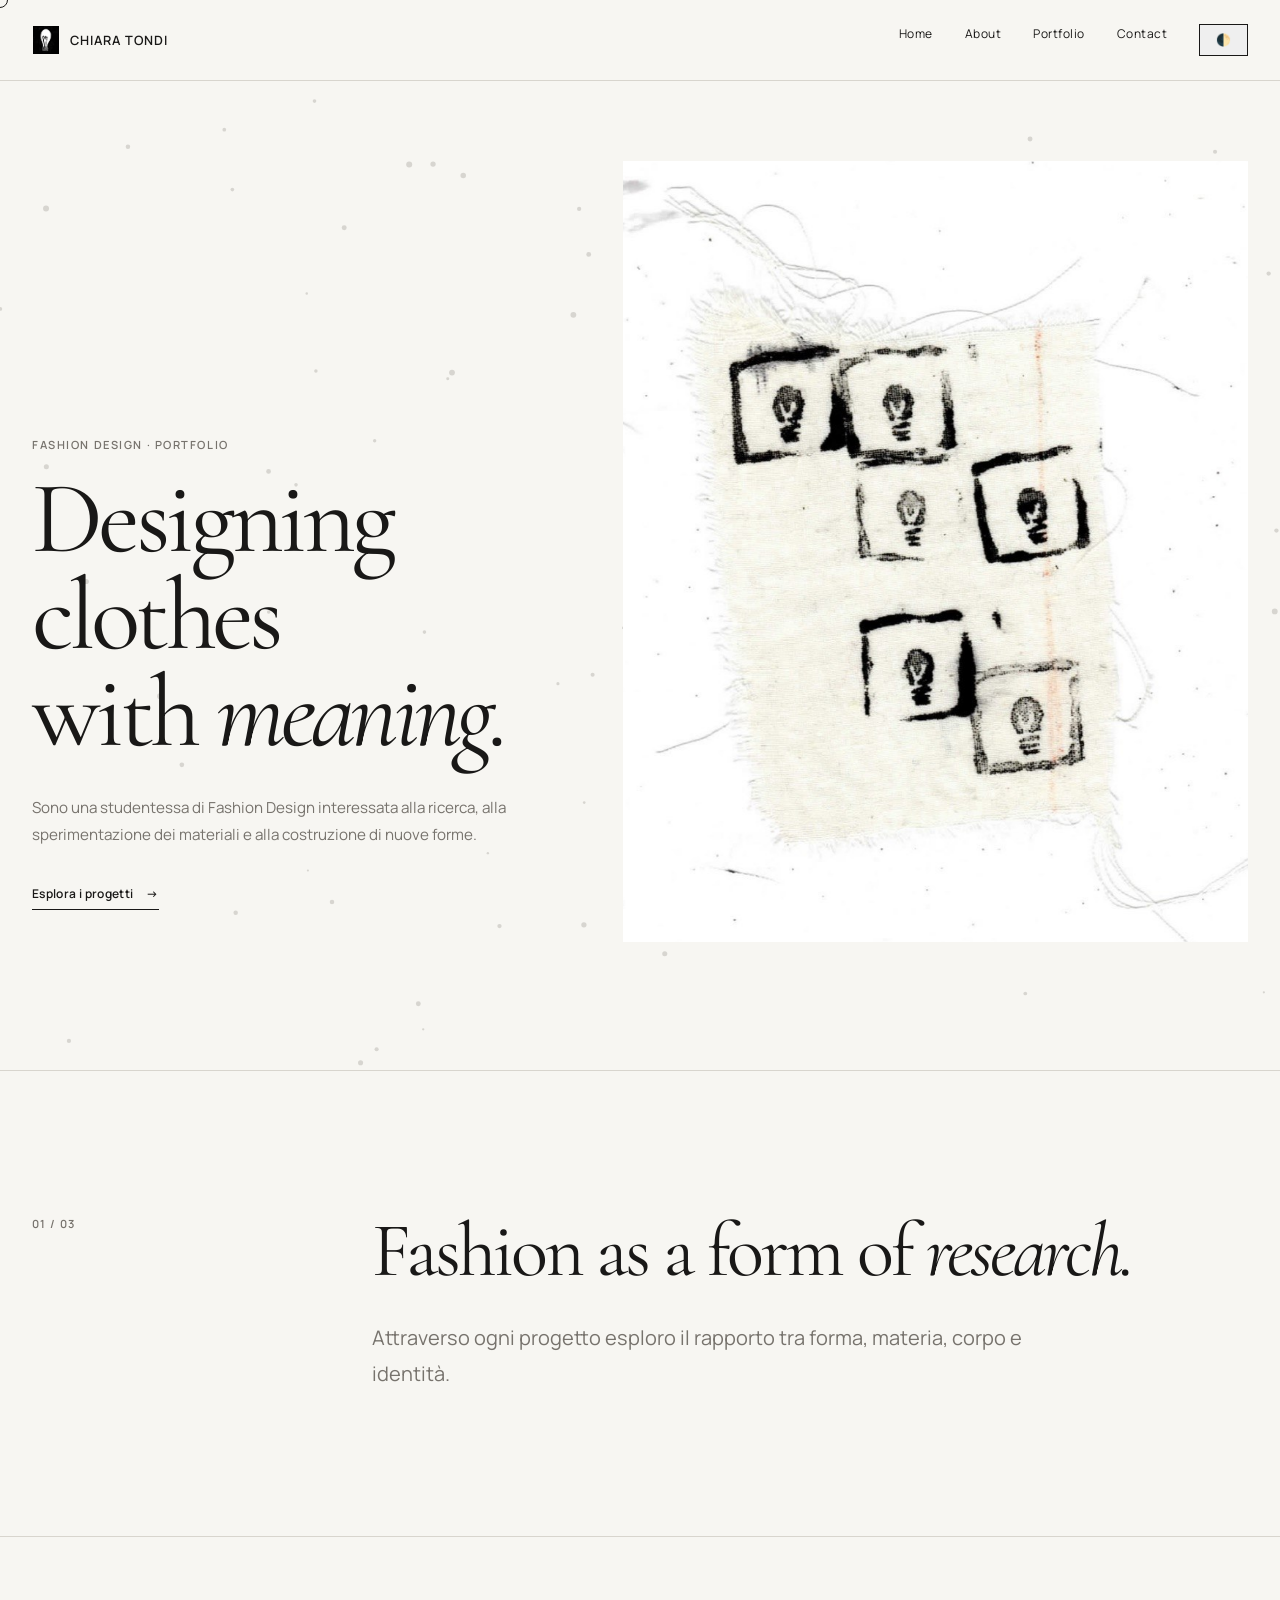
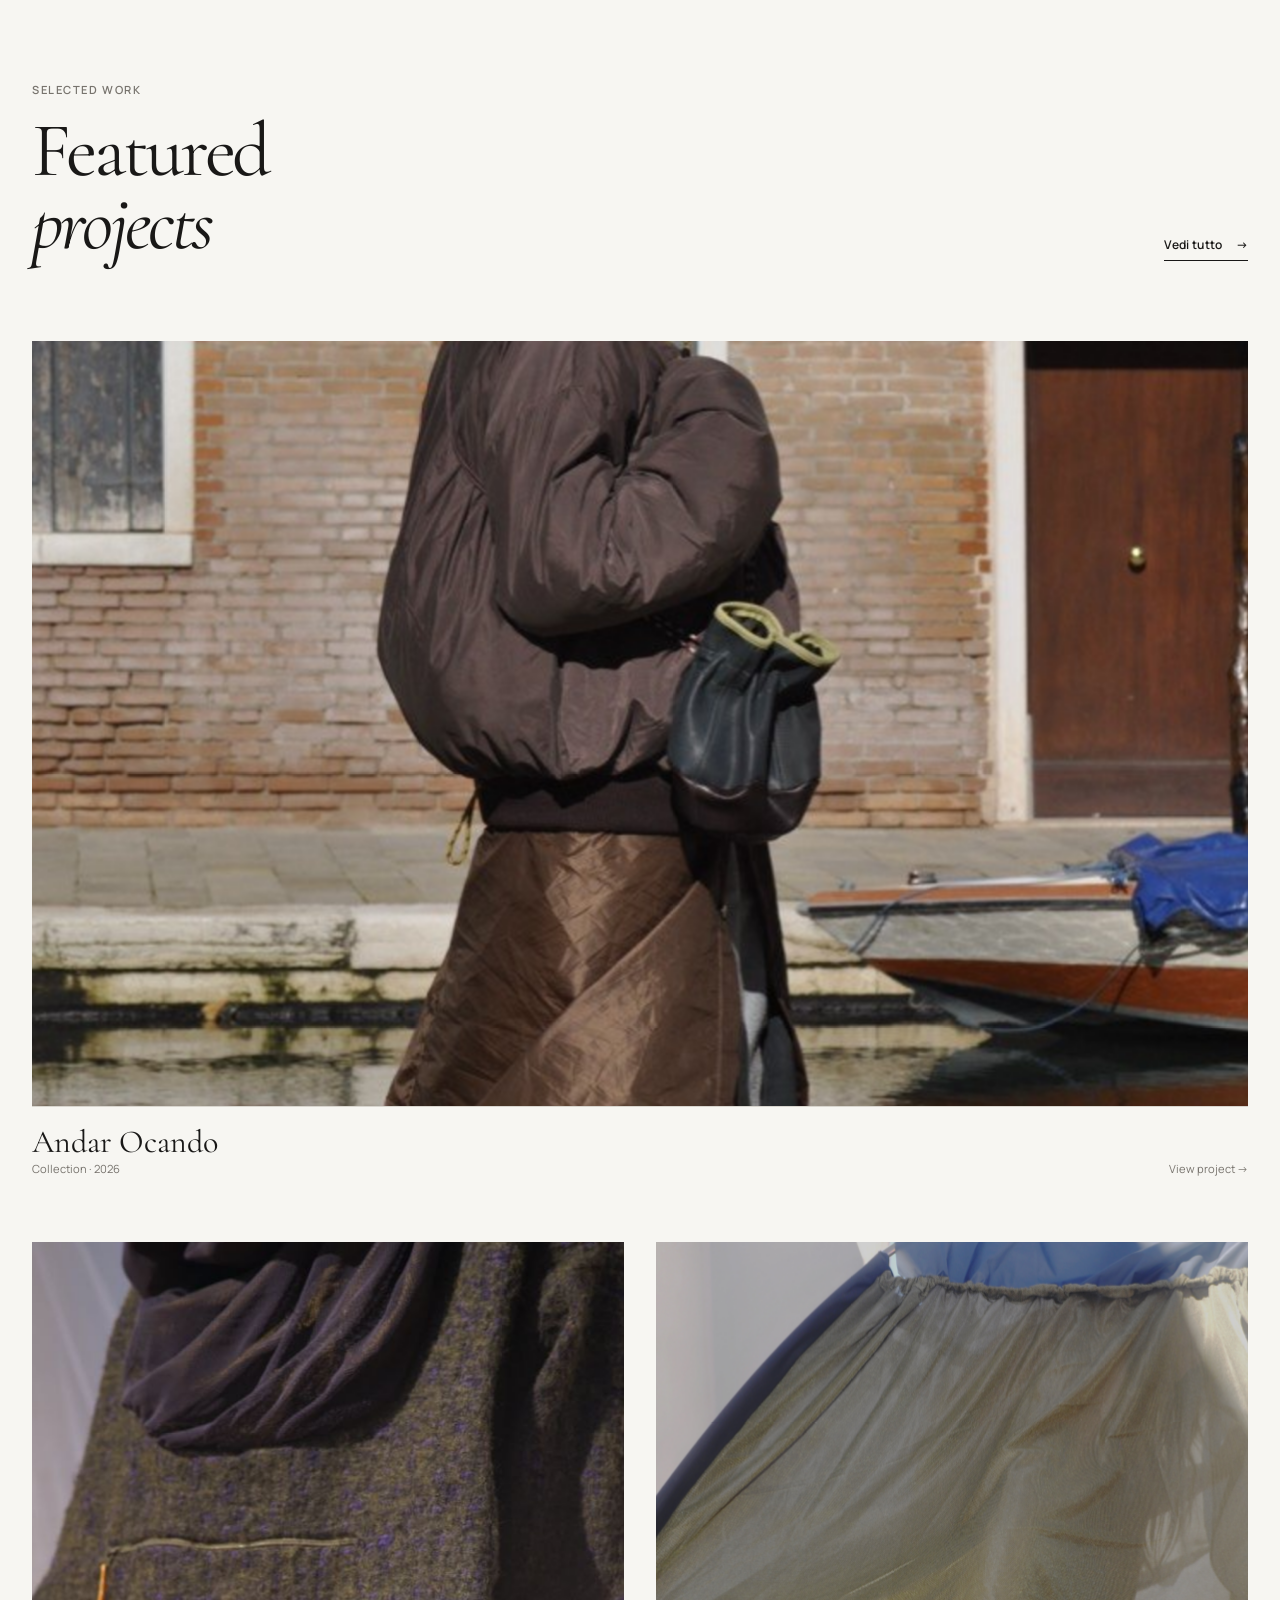
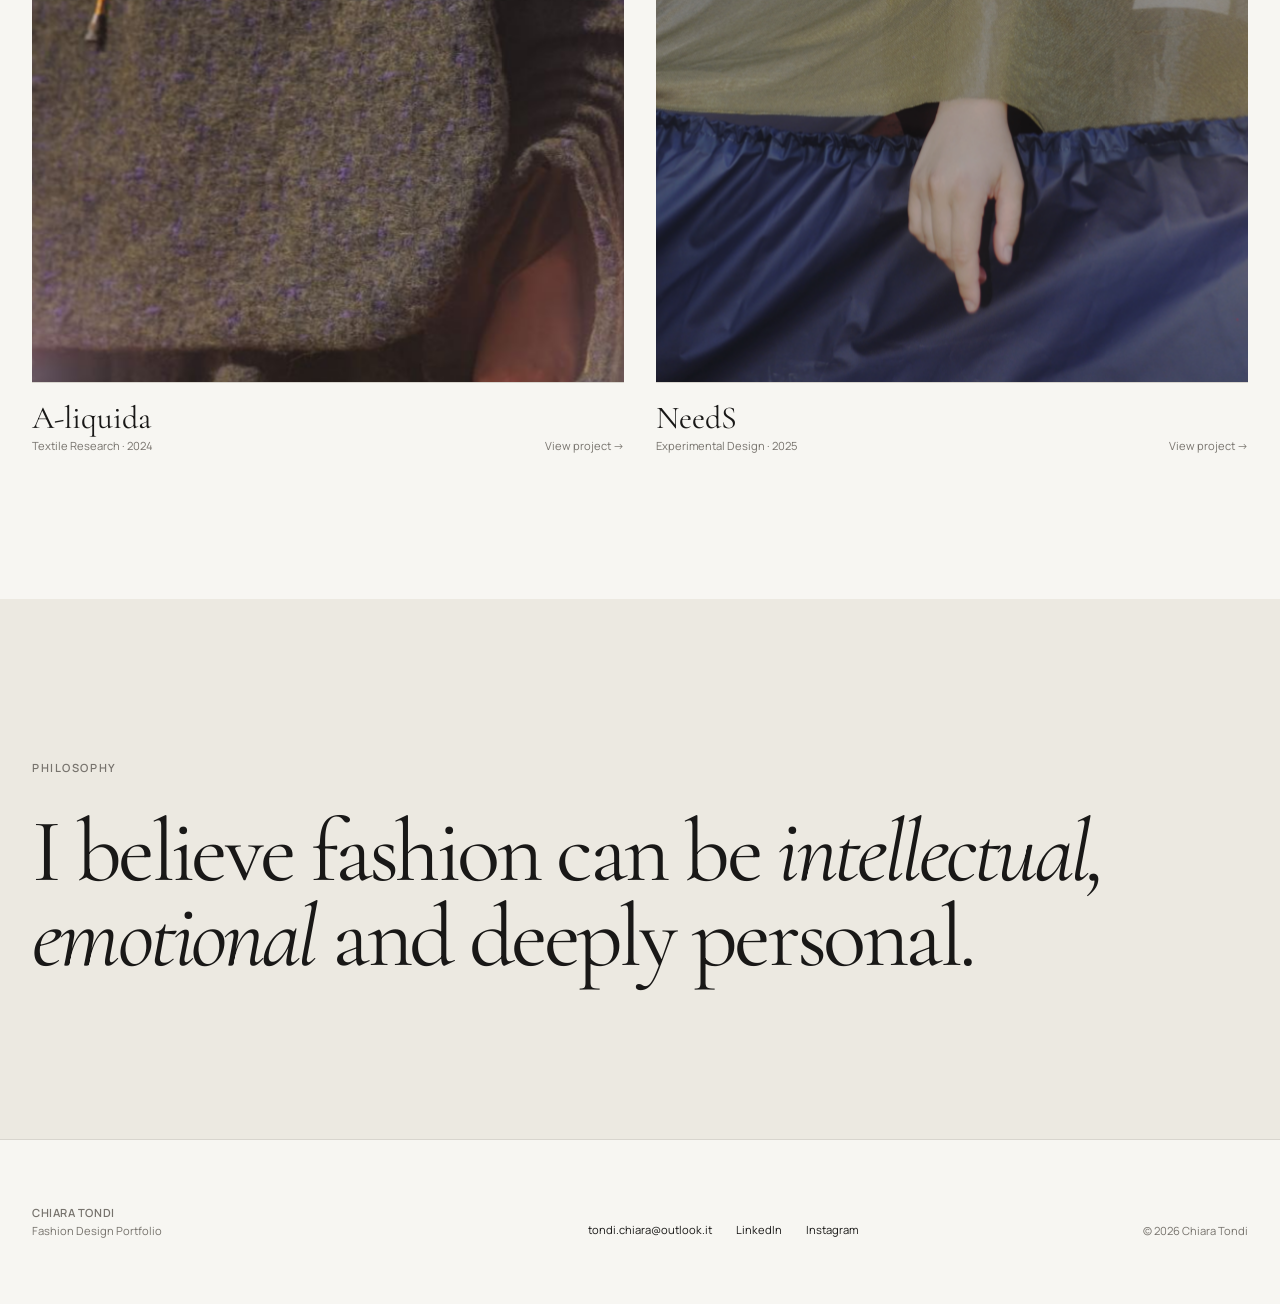
==== index.html @ ec625b7d "Primo commit: struttura base del portfolio e animazioni" ====
<!DOCTYPE html>
<html lang="it">
<head>
    <meta charset="UTF-8">

    <meta
        name="viewport"
        content="width=device-width, initial-scale=1.0"
    >

    <meta
        name="description"
        content="Portfolio di fashion design di Chiara Tondi."
    >

    <title>Chiara Tondi — Fashion Designer</title>

    <!-- Google Fonts -->
    <link
        rel="preconnect"
        href="https://fonts.googleapis.com"
    >

    <link
        rel="preconnect"
        href="https://fonts.gstatic.com"
        crossorigin
    >

    <link
        href="https://fonts.googleapis.com/css2?family=Cormorant+Garamond:wght@400;500;600&family=Manrope:wght@400;500;600&display=swap"
        rel="stylesheet"
    >

    <!-- Il nostro CSS -->
    <link rel="stylesheet" href="css/style.css">
</head>

<body>
    <div class="custom-cursor"></div>

    <header class="site-header">

        <div class="container nav-wrapper">

            <a class="logo" href="index.html">
    <img src="images/logo.jpg" alt="Chiara Tondi">
    CHIARA TONDI
</a>

            <nav aria-label="Navigazione principale">
                <a href="index.html">Home</a>
                <a href="about.html">About</a>
                <a href="portfolio.html">Portfolio</a>
                <a href="contact.html">Contact</a>

                <button id="theme-toggle" class="button" style="margin-top: 0; padding: 0.5rem 1rem;">🌓</button>
            </nav>

        </div>

    </header>


    <main>

        <section class="hero">
            <canvas id="hero-canvas"></canvas>

            <div class="container hero-grid">

                <div class="hero-text">

                    <p class="eyebrow">
                        Fashion Design · Portfolio
                    </p>

                    <h1>
                        Designing clothes<br>
                        with <em>meaning.</em>
                    </h1>

                    <p class="hero-description">
                        Sono una studentessa di Fashion Design
                        interessata alla ricerca, alla sperimentazione
                        dei materiali e alla costruzione di nuove forme.
                    </p>

                    <a class="text-link" href="portfolio.html">
                        Esplora i progetti
                        <span>→</span>
                    </a>

                </div>


                <div class="hero-image">

                    <img
                        src="images/hero.jpg"
                        alt="Look di moda realizzato da Chiara Tondi"
                    >

                </div>

            </div>

        </section>


        <section class="intro-section">

            <div class="container intro-grid">

                <p class="section-number">
                    01 / 03
                </p>

                <div>

                    <h2>
                        Fashion as a form
                        of <em>research.</em>
                    </h2>

                    <p class="large-text">
                        Attraverso ogni progetto esploro il rapporto
                        tra forma, materia, corpo e identità.
                    </p>

                </div>

            </div>

        </section>


        <section class="featured-projects">

            <div class="container">

                <div class="section-heading">

                    <div>
                        <p class="eyebrow">Selected work</p>

                        <h2>
                            Featured<br>
                            <em>projects</em>
                        </h2>
                    </div>

                    <a class="text-link" href="portfolio.html">
                        Vedi tutto
                        <span>→</span>
                    </a>

                </div>


                <div class="project-grid">

                    <a
                        class="project-card project-card-large"
                        href="project-01.html"
                    >

                        <div class="project-image">

                            <img
                                src="images/progetto-1/project-01-cover.jpg"
                                alt="Collezione Andar Ocando"
                            >

                        </div>

                        <div class="project-info">

                            <div>
                                <h3>Andar Ocando</h3>
                                <p>Collection · 2026</p>
                            </div>

                            <span>View project →</span>

                        </div>

                    </a>


                    <a
                        class="project-card"
                        href="project-02.html"
                    >

                        <div class="project-image">

                            <img
                                src="images/progetto-2/project-02-cover.jpg"
                                alt="Progetto A-liquida"
                            >

                        </div>

                        <div class="project-info">

                            <div>
                                <h3>A-liquida</h3>
                                <p>Textile Research · 2024</p>
                            </div>

                            <span>View project →</span>

                        </div>

                    </a>


                    <a
                        class="project-card"
                        href="project-03.html"
                    >

                        <div class="project-image">

                            <img
                                src="images/progetto-3/project-03-cover.jpg"
                                alt="Progetto NeedS"
                            >

                        </div>

                        <div class="project-info">

                            <div>
                                <h3>NeedS</h3>
                                <p>Experimental Design · 2025</p>
                            </div>

                            <span>View project →</span>

                        </div>

                    </a>

                </div>

            </div>

        </section>


        <section class="statement-section">

            <div class="container">

                <p class="eyebrow">
                    Philosophy
                </p>

                <h2 class="statement">
                    I believe fashion can be
                    <em>intellectual, emotional</em>
                    and deeply personal.
                </h2>

            </div>

        </section>

    </main>


    <footer class="site-footer">

        <div class="container footer-grid">

            <div>
                <p class="footer-name">
                    CHIARA TONDI
                </p>

                <p>
                    Fashion Design Portfolio
                </p>
            </div>

            <div class="footer-links">
                <a href="mailto:tondi.chiara@outlook.it">
                    tondi.chiara@outlook.it
                </a>

                <a
                    href="https://www.linkedin.com/in/chiara-tondi-323119333/"
                    target="_blank"
                    rel="noopener noreferrer"
                >
                    LinkedIn
                </a>

                <a
                    href="https://www.instagram.com/tndchr/"
                    target="_blank"
                    rel="noopener noreferrer"
                >
                    Instagram
                </a>
            </div>

            <p class="copyright">
                © 2026 Chiara Tondi
            </p>

        </div>

    </footer>

<script src="js/navbar.js"></script>
<script src="js/carousel.js"></script>
<script src="js/animations.js"></script>
<script src="js/darkmode.js"></script>

</body>
</html>
---- css/style.css ----
/* ========================================
   1. RESET
======================================== */

* {
    margin: 0;
    padding: 0;
    box-sizing: border-box;
}

html {
    scroll-behavior: smooth;
}

body {
    font-family: "Manrope", sans-serif;
    background: var(--background); /* Prima era #f7f6f2 */
    color:var(--text);            /* Prima era #191817 */
    line-height: 1.6;
}

img {
    display: block;
    width: 100%;
}

a {
    color: inherit;
    text-decoration: none;
}

button,
a {
    -webkit-tap-highlight-color: transparent;
}


/* ========================================
   2. VARIABLES
======================================== */

:root {
    --background: #f7f6f2;
    --text: #191817;
    --muted: #77736d;
    --border: #d8d5ce;
    --white: #ffffff;

    --serif: "Cormorant Garamond", Georgia, serif;
    --sans: "Manrope", Arial, sans-serif;

    --max-width: 1400px;

    --space-xs: 0.5rem;
    --space-sm: 1rem;
    --space-md: 2rem;
    --space-lg: 5rem;
    --space-xl: 9rem;
}


/* ========================================
   3. GLOBAL
======================================== */

body {
    overflow-x: hidden;
}

.container {
    width: min(
        calc(100% - 4rem),
        var(--max-width)
    );

    margin-inline: auto;
}

::selection {
    background: #191817;
    color: #f7f6f2;
}


/* ========================================
   4. TYPOGRAPHY
======================================== */

h1,
h2,
h3 {
    font-family: var(--serif);
    font-weight: 400;
    line-height: 0.95;
}

h1 {
    font-size: clamp(
        4rem,
        8vw,
        9rem
    );

    letter-spacing: -0.045em;
}

h2 {
    font-size: clamp(
        3rem,
        6vw,
        6rem
    );

    letter-spacing: -0.04em;
}

h3 {
    font-size: 2rem;
}

em {
    font-style: italic;
}

.eyebrow {
    font-family: var(--sans);
    font-size: 0.7rem;
    font-weight: 600;
    letter-spacing: 0.14em;
    text-transform: uppercase;
    color: var(--muted);
}

.section-number {
    font-family: var(--sans);
    font-size: 0.7rem;
    font-weight: 600;
    letter-spacing: 0.12em;
    color: var(--muted);
}


/* ========================================
   5. HEADER
======================================== */

.site-header {
    position: sticky;
    top: 0;
    z-index: 1000;

    padding: 1.5rem 0;

    border-bottom: 1px solid var(--border);

    background: var(--background);

    transform: translateY(0);

    transition:
        transform 0.35s ease;
}

.site-header.header-hidden {
    transform: translateY(-100%);
}

.nav-wrapper {
    display: flex;
    justify-content: space-between;
    align-items: center;
    gap: 2rem;
}

.logo {
    display: flex;
    align-items: center;
    gap: 10px;

    font-family: var(--sans);
    font-size: 0.8rem;
    font-weight: 600;
    letter-spacing: 0.08em;
}

.logo img {
    width: 28px;
    height: 28px;
    object-fit: contain;
}

nav {
    display: flex;
    gap: 2rem;
}

nav a {
    position: relative;

    font-size: 0.75rem;
    letter-spacing: 0.04em;

    transition:
        opacity 0.25s ease;
}

nav a:hover {
    opacity: 0.55;
}

nav a.active::after {
    content: "";

    position: absolute;

    bottom: -0.45rem;
    left: 0;

    width: 100%;
    height: 1px;

    background: var(--text);
}


/* ========================================
   6. HERO
======================================== */

.hero {
    padding: 5rem 0 8rem;
}

.hero-grid {
    display: grid;

    grid-template-columns:
        minmax(0, 0.9fr)
        minmax(0, 1.1fr);

    align-items: end;

    gap: 5rem;
}

.hero-text {
    padding-bottom: 2rem;
}

.hero-text h1 {
    margin: 1rem 0 2rem;
}

.hero-description {
    width: min(100%, 31rem);

    color: var(--muted);

    font-size: 0.95rem;
    line-height: 1.8;

    margin-bottom: 2rem;
}

.hero-image {
    aspect-ratio: 4 / 5;
    overflow: hidden;
}

.hero-image img {
    width: 100%;
    height: 100%;

    object-fit: cover;

    transition:
        transform 0.8s cubic-bezier(0.2, 0.7, 0.2, 1);
}

.hero-image:hover img {
    transform: scale(1.025);
}


/* ========================================
   7. LINKS
======================================== */

.text-link {
    display: inline-flex;
    align-items: center;

    gap: 0.8rem;

    font-size: 0.75rem;
    font-weight: 600;
    letter-spacing: 0.03em;

    border-bottom: 1px solid var(--text);

    padding-bottom: 0.35rem;

    transition:
        gap 0.25s ease,
        opacity 0.25s ease;
}

.text-link:hover {
    gap: 1.2rem;
    opacity: 0.65;
}

.button {
    display: inline-block;

    margin-top: 2rem;

    padding: 0.9rem 1.5rem;

    border: 1px solid var(--text);

    font-size: 0.75rem;
    font-weight: 600;

    transition:
        background 0.25s ease,
        color 0.25s ease;
}

.button:hover {
    background: var(--text);
    color: var(--background);
}


/* ========================================
   8. INTRO
======================================== */

.intro-section {
    padding: 9rem 0;

    border-top: 1px solid var(--border);
    border-bottom: 1px solid var(--border);
}

.intro-grid {
    display: grid;

    grid-template-columns:
        0.25fr
        0.75fr;

    gap: 3rem;
}

.intro-grid h2 {
    max-width: 50rem;
    margin-bottom: 2rem;
}

.large-text {
    max-width: 42rem;

    font-size: 1.25rem;
    line-height: 1.8;

    color: var(--muted);
}


/* ========================================
   9. FEATURED PROJECTS
======================================== */

.featured-projects {
    padding: 9rem 0;
}

.section-heading {
    display: flex;
    justify-content: space-between;
    align-items: end;

    margin-bottom: 5rem;
}

.section-heading h2 {
    margin-top: 1rem;
}

.project-grid {
    display: grid;

    grid-template-columns:
        repeat(2, minmax(0, 1fr));

    gap: 4rem 2rem;
}

.project-card-large {
    grid-column: 1 / -1;
}

.project-image, 
.portfolio-image {
    overflow: hidden;
    background: #dedbd4;
    position: relative;
    /* Assicura che il contenitore si centri nella sua colonna */
    margin: 0 auto; 
}

/* Regola le proporzioni e la dimensione intermedia */
.project-card:not(.project-card-large) .project-image,
.portfolio-image {
    aspect-ratio: 4 / 5;
    max-height: 85vh; /* Alzato a 85vh per farle più grandi della prova precedente */
    width: 100%;      /* Tenta di occupare tutto lo spazio, bloccandosi al limite dell'altezza */
}

.project-card-large .project-image {
    aspect-ratio: 4 / 5;
    max-height: 85vh; /* Alzato a 85vh per farle più grandi della prova precedente */
    width: 100%;   
}

.project-image img, 
.portfolio-image img {
    width: 100%;
    height: 100%;

    object-fit: cover;

    transition:
        transform 0.8s cubic-bezier(0.2, 0.7, 0.2, 1);
}

.project-card:hover .project-image img {
    transform: scale(1.035);
}

.project-info {
    display: flex;
    justify-content: space-between;

    gap: 2rem;

    padding-top: 1.25rem;

    border-top: 1px solid var(--border);
}

.project-info h3 {
    margin-bottom: 0.2rem;
}

.project-info p,
.project-info span {
    font-size: 0.7rem;
    color: var(--muted);
}

.project-info span {
    align-self: end;
}


/* ========================================
   10. STATEMENT
======================================== */

.statement-section {
    padding: 10rem 0;

    background: #ece9e1;
}

.statement {
    max-width: 75rem;

    margin-top: 2rem;

    font-size: clamp(
        3.5rem,
        7vw,
        8rem
    );
}


/* ========================================
   11. PAGE INTRO
======================================== */

.page-intro {
    padding: 7rem 0 8rem;
}

.page-intro h1 {
    margin-top: 1.5rem;
}


/* ========================================
   12. ABOUT
======================================== */

.about-main {
    padding: 4rem 0 9rem;
}

.about-grid {
    display: grid;

    grid-template-columns:
        minmax(0, 0.9fr)
        minmax(0, 1.1fr);

    gap: 7rem;

    align-items: start;
}

.about-image {
    aspect-ratio: 4 / 5;
    overflow: hidden;
}

.about-image img {
    width: 100%;
    height: 100%;
    object-fit: cover;
}

.about-text h2 {
    margin: 1rem 0 2rem;
}

.about-text p:not(.eyebrow) {
    max-width: 38rem;

    color: var(--muted);

    margin-bottom: 1.5rem;

    line-height: 1.9;
}


/* ========================================
   13. SKILLS
======================================== */

.skills-section {
    padding: 9rem 0;

    border-top: 1px solid var(--border);
}

.skills-grid {
    display: grid;

    grid-template-columns:
        repeat(2, minmax(0, 1fr));

    margin-top: 5rem;
}

.skill {
    padding: 2rem 2rem 3rem 0;

    border-top: 1px solid var(--border);
}

.skill:nth-child(odd) {
    border-right: 1px solid var(--border);
}

.skill:nth-child(even) {
    padding-left: 2rem;
}

.skill span {
    font-size: 0.7rem;
    color: var(--muted);
}

.skill h3 {
    margin: 1rem 0;
}

.skill p {
    max-width: 30rem;

    color: var(--muted);

    font-size: 0.9rem;
}


/* ========================================
   14. EDUCATION
======================================== */

.education-section {
    padding: 9rem 0;

    background: #ece9e1;
}

.timeline {
    margin-top: 4rem;
}

.timeline-item {
    display: grid;

    grid-template-columns:
        0.3fr
        0.7fr;

    gap: 2rem;

    padding: 2rem 0;

    border-top: 1px solid var(--border);
}

.timeline-item:last-child {
    border-bottom: 1px solid var(--border);
}

.timeline-item > span {
    font-size: 0.75rem;
    color: var(--muted);
}

.timeline-item h3 {
    margin-bottom: 0.4rem;
}

.timeline-item p {
    color: var(--muted);
}


/* ========================================
   15. CTA
======================================== */

.cta-section {
    padding: 10rem 0;
}

.cta-section h2 {
    margin-top: 1rem;

    max-width: 70rem;
}


/* ========================================
   16. PORTFOLIO
======================================== */

.portfolio-section {
    padding-bottom: 10rem;
}


/* ========================================
   PORTFOLIO CAROUSEL
======================================== */

.portfolio-carousel {
    position: relative;

    width: 100%;

    perspective: 1000px;

    padding: 2rem 0;
}

.portfolio-carousel.disable-transitions * {
    transition: none !important;
}

.carousel-viewport {
    width: 100%;

    overflow: hidden;

    padding: 2rem 0;

    /*
     * Permette lo scroll verticale su mobile
     * senza impedire lo swipe orizzontale
     * gestito dal JavaScript.
     */
    touch-action: pan-y;

    user-select: none;
    -webkit-user-select: none;
}

.carousel-track {
    display: flex;

    align-items: center;

    gap: 0;

    cursor: grab;

    will-change: transform;

    transition:
        transform 0.5s cubic-bezier(0.25, 1, 0.5, 1);
}

.carousel-track:active {
    cursor: grabbing;
}


/* ========================================
   CARD GENERICA
======================================== */

.carousel-track .portfolio-card {
    flex: 0 0 42%;

    margin: 0 -8%;

    position: relative;

    z-index: 1;

    transform: scale(0.65);

    opacity: 0.815;

    filter: blur(0.2px);

    transition:
        transform 0.5s ease,
        opacity 0.5s ease,
        filter 0.5s ease,
        z-index 0.5s ease;

    /*
     * IMPORTANTE:
     * tutte le card devono ricevere il click,
     * perché anche quelle laterali devono poter
     * essere cliccate per portarle al centro.
     */
    pointer-events: auto;

    cursor: pointer;
}


/* ========================================
   CARD ADIACENTE
======================================== */

.carousel-track .portfolio-card.is-adjacent {
    z-index: 5;

    transform: scale(0.78);

    opacity: 0.945;

    filter: blur(0.1px);
}


/* ========================================
   CARD CENTRALE
======================================== */

.carousel-track .portfolio-card.is-active {
    z-index: 10;

    transform: scale(1);

    opacity: 1;

    filter: blur(0);

    pointer-events: auto;

    cursor: pointer;
}


/* ========================================
   IMMAGINE DELLA CARD
======================================== */

.portfolio-image {
    aspect-ratio: 4 / 5;

    overflow: hidden;

    background: #dedbd4;

    position: relative;
}

.portfolio-image img {
    width: 100%;
    height: 100%;

    object-fit: cover;

    transition:
        transform 0.8s cubic-bezier(0.2, 0.7, 0.2, 1);
}


/*
 * Hover sull'immagine.
 * La card centrale e quelle laterali
 * possono avere un leggero effetto zoom.
 */

.portfolio-card:hover .portfolio-image img {
    transform: scale(1.035);
}


/* ========================================
   NUMERO SULL'IMMAGINE
======================================== */

.carousel-number {
    position: absolute;

    top: 1rem;
    left: 1rem;

    z-index: 2;

    font-family: var(--sans);

    font-size: 0.7rem;

    font-weight: 600;

    letter-spacing: 0.1em;

    color: #ffffff;

    pointer-events: none;
}


/* ========================================
   PULSANTI CAROUSEL
======================================== */

.carousel-button {
    position: absolute;

    top: 50%;

    z-index: 20;

    width: 3.5rem;
    height: 3.5rem;

    border-radius: 50%;

    border: 1px solid var(--text);

    background: var(--background);

    color: var(--text);

    font-size: 1.1rem;

    cursor: pointer;

    transform: translateY(-50%);

    transition:
        background 0.25s ease,
        color 0.25s ease,
        transform 0.25s ease;
}

.carousel-button:hover {
    background: var(--text);

    color: var(--background);
}

.carousel-button:active {
    transform: translateY(-50%) scale(0.96);
}

.carousel-prev {
    left: 0.5rem;
}

.carousel-next {
    right: 0.5rem;
}


/* ========================================
   PORTFOLIO META
======================================== */

.portfolio-meta {
    display: flex;

    justify-content: space-between;

    padding-top: 1.25rem;

    border-top: 1px solid var(--border);
}

.portfolio-meta h2 {
    font-size: 2rem;

    margin-bottom: 0.2rem;
}

.portfolio-meta p,
.portfolio-meta span {
    font-size: 0.7rem;

    color: var(--muted);
}


/* ========================================
   PORTFOLIO GRID
======================================== */

.portfolio-grid {
    display: grid;

    grid-template-columns:
        repeat(2, minmax(0, 1fr));

    gap: 6rem 2rem;
}


/* ========================================
   17. CONTACT
======================================== */

.contact-section {
    padding: 9rem 0 12rem;
}

.contact-grid {
    display: grid;

    grid-template-columns:
        1fr
        1fr;

    gap: 6rem;
}

.contact-details {
    padding-top: 1rem;
}

.contact-block {
    padding: 2rem 0;

    border-top: 1px solid var(--border);
}

.big-link {
    display: block;

    width: fit-content;

    margin-top: 0.7rem;

    font-family: var(--serif);

    font-size: 2.5rem;

    border-bottom: 1px solid transparent;

    transition:
        border-color 0.25s ease,
        opacity 0.25s ease;
}

.big-link:hover {
    border-color: var(--text);
}

.contact-location {
    margin-top: 0.7rem;

    font-family: var(--serif);

    font-size: 2.5rem;
}


/* ========================================
   18. PROJECT PAGE
======================================== */

.project-header {
    padding: 7rem 0 6rem;
}

.project-header-grid {
    display: grid;

    grid-template-columns:
        1fr
        0.8fr;

    gap: 6rem;

    align-items: end;
}

.project-description {
    padding-bottom: 0.5rem;
}

.project-description > p {
    max-width: 30rem;

    margin-bottom: 3rem;

    color: var(--muted);

    line-height: 1.8;
}

.project-data {
    display: grid;

    gap: 1rem;
}

.project-data span {
    display: grid;

    grid-template-columns:
        0.4fr
        0.6fr;

    padding-top: 1rem;

    border-top: 1px solid var(--border);

    font-size: 0.7rem;

    color: var(--muted);
}

.project-data strong {
    color: var(--text);

    font-weight: 500;
}

.project-hero-image {
    padding-bottom: 8rem;
}

.project-hero-image img {
    width: 100%;

    aspect-ratio: 16 / 9;

    object-fit: cover;
}

.project-story {
    padding: 9rem 0;

    border-top: 1px solid var(--border);
    border-bottom: 1px solid var(--border);
}

.project-story-grid {
    display: grid;

    grid-template-columns:
        0.25fr
        0.75fr;

    gap: 3rem;
}

.project-story h2 {
    max-width: 55rem;

    margin-bottom: 3rem;
}

.project-story p:not(.section-number) {
    max-width: 42rem;

    color: var(--muted);

    line-height: 1.9;

    margin-bottom: 1.5rem;
}

.project-gallery {
    padding: 8rem 0;
}

.gallery-two {
    display: grid;

    grid-template-columns:
        repeat(2, minmax(0, 1fr));

    gap: 2rem;
}

.gallery-two img {
    aspect-ratio: 4 / 5;

    object-fit: cover;
}

.gallery-large {
    margin-top: 2rem;
}

.gallery-large img {
    aspect-ratio: 16 / 9;

    object-fit: cover;
}

.next-project {
    padding: 9rem 0;

    border-top: 1px solid var(--border);

    text-align: center;
}

.next-project h2 {
    margin-top: 1rem;

    transition:
        opacity 0.25s ease;
}

.next-project a:hover h2 {
    opacity: 0.55;
}


/* ========================================
   19. FOOTER
======================================== */

.site-footer {
    padding: 4rem 0;

    border-top: 1px solid var(--border);
}

.footer-grid {
    display: grid;

    grid-template-columns:
        1fr
        1fr
        auto;

    gap: 2rem;

    align-items: end;
}

.footer-name {
    font-weight: 600;

    letter-spacing: 0.05em;
}

.footer-grid p {
    font-size: 0.7rem;

    color: var(--muted);
}

.footer-links {
    display: flex;

    gap: 1.5rem;
}

.footer-links a {
    font-size: 0.7rem;

    border-bottom: 1px solid transparent;

    transition:
        border-color 0.25s ease;
}

.footer-links a:hover {
    border-color: var(--text);
}

.copyright {
    text-align: right;
}


/* ========================================
   20. ACCESSIBILITY
======================================== */

:focus-visible {
    outline: 2px solid var(--text);

    outline-offset: 4px;
}


/* ========================================
   21. RESPONSIVE
======================================== */

@media (max-width: 900px) {

    .container {
        width: min(
            calc(100% - 2rem),
            var(--max-width)
        );
    }

    .hero-grid,
    .about-grid,
    .contact-grid,
    .project-header-grid {
        grid-template-columns: 1fr;

        gap: 3rem;
    }

    .hero {
        padding-top: 3rem;
    }

    .hero-text {
        padding-bottom: 0;
    }

    .intro-grid,
    .project-story-grid {
        grid-template-columns: 1fr;

        gap: 1.5rem;
    }

    .section-heading {
        align-items: start;

        flex-direction: column;

        gap: 2rem;
    }

    .portfolio-grid {
        gap: 4rem 1rem;
    }

    .skills-grid {
        grid-template-columns: 1fr;
    }

    .skill:nth-child(odd) {
        border-right: none;
    }

    .skill:nth-child(even) {
        padding-left: 0;
    }

    .footer-grid {
        grid-template-columns:
            1fr
            1fr;
    }

    .copyright {
        text-align: left;

        grid-column: 1 / -1;
    }
}


/* ========================================
   22. MOBILE
======================================== */

@media (max-width: 600px) {

    .container {
        width: min(
            calc(100% - 1.5rem),
            var(--max-width)
        );
    }

    .site-header {
        padding: 1rem 0;
    }

    .nav-wrapper {
        align-items: flex-start;

        flex-direction: column;

        gap: 1rem;
    }

    nav {
        width: 100%;

        justify-content: space-between;

        gap: 0.75rem;
    }

    nav a {
        font-size: 0.68rem;
    }

    h1 {
        font-size: clamp(
            3.5rem,
            16vw,
            5rem
        );
    }

    h2 {
        font-size: clamp(
            2.8rem,
            13vw,
            4rem
        );
    }

    .hero {
        padding: 3rem 0 5rem;
    }

    .hero-grid {
        gap: 3rem;
    }

    .intro-section,
    .featured-projects,
    .skills-section,
    .education-section,
    .cta-section,
    .project-gallery,
    .project-story,
    .contact-section {
        padding: 5rem 0;
    }

    .statement-section {
        padding: 6rem 0;
    }

    .project-grid,
    .portfolio-grid,
    .gallery-two {
        grid-template-columns: 1fr;
    }

    .project-card-large {
        grid-column: auto;
    }

    .project-card-large .project-image {
        aspect-ratio: 4 / 5;
    }

    .timeline-item {
        grid-template-columns: 1fr;

        gap: 0.75rem;
    }

    .big-link,
    .contact-location {
        font-size: 2rem;
    }

    .project-header {
        padding: 4rem 0;
    }

    .project-hero-image {
        padding-bottom: 4rem;
    }

    .project-hero-image img,
    .gallery-large img {
        aspect-ratio: 4 / 5;
    }

    .footer-grid {
        grid-template-columns: 1fr;
    }

    .footer-links {
        flex-direction: column;

        gap: 0.7rem;
    }

    .copyright {
        grid-column: auto;
    }


    /* ========================================
       CAROUSEL - MOBILE
    ======================================== */

    .carousel-track .portfolio-card {
        flex: 0 0 78%;

        margin: 0 -18%;
    }

    .carousel-track .portfolio-card.is-adjacent {
        transform: scale(0.78);
    }

    .carousel-track .portfolio-card.is-active {
        transform: scale(1);
    }

    .carousel-button {
        display: none;
    }
}


/* ========================================
   23. REDUCED MOTION
======================================== */

@media (prefers-reduced-motion: reduce) {

    html {
        scroll-behavior: auto;
    }

    *,
    *::before,
    *::after {
        transition-duration: 0.01ms !important;

        animation-duration: 0.01ms !important;

        animation-iteration-count: 1 !important;
    }
}

.hero {
    position: relative; /* Assicurati che la sezione hero sia relativa */
    z-index: 1;    
}
#hero-canvas {
    position: absolute;
    top: 0;
    left: 0;
    width: 100%;
    height: 100%;
    z-index: -1; /* Lo manda dietro al testo */
    pointer-events: none; /* Evita che blocchi i click */
}

.reveal {
    opacity: 0;
    transform: translateY(40px);
    transition: opacity 0.8s cubic-bezier(0.2, 0.7, 0.2, 1), transform 0.8s cubic-bezier(0.2, 0.7, 0.2, 1);
}
.reveal.is-visible {
    opacity: 1;
    transform: translateY(0);
}

.hero-image, .project-image {
    overflow: hidden;
    position: relative;
}

.hero-image img, .project-image img {
    width: 100%;
    height: 100%;
    object-fit: cover;
    transform: scale(1.2); /* Ingrandisce l'immagine creando il margine nascosto */
    will-change: transform;
}

@media (pointer: fine) { /* Si attiva solo su dispositivi con mouse, ignora il touch */
    body {
        cursor: none; /* Nasconde il cursore di default */
    }
    a, button, .portfolio-card {
        cursor: none !important;
    }
    .custom-cursor {
        position: fixed;
        top: 0; left: 0;
        width: 16px; height: 16px;
        border: 1px solid var(--text);
        border-radius: 50%;
        pointer-events: none;
        z-index: 9999;
        transform: translate(-50%, -50%);
        transition: width 0.2s, height 0.2s, background-color 0.2s;
    }
    .custom-cursor.hovering {
        width: 32px; height: 32px;
        background-color: rgba(25, 24, 23, 0.1);
    }
}

/* Transizione globale per i colori */
body, .site-header, .statement-section, .education-section {
    transition: background-color 0.4s ease, color 0.4s ease;
}

/* Variabili Dark Mode */
[data-theme="dark"] {
    --background: #141414;
    --text: #f7f6f2;
    --muted: #a09c94;
    --border: #333333;
    --white: #0a0a0a;
}

[data-theme="dark"] .statement-section, 
[data-theme="dark"] .education-section {
    background: #1a1a1a;
}
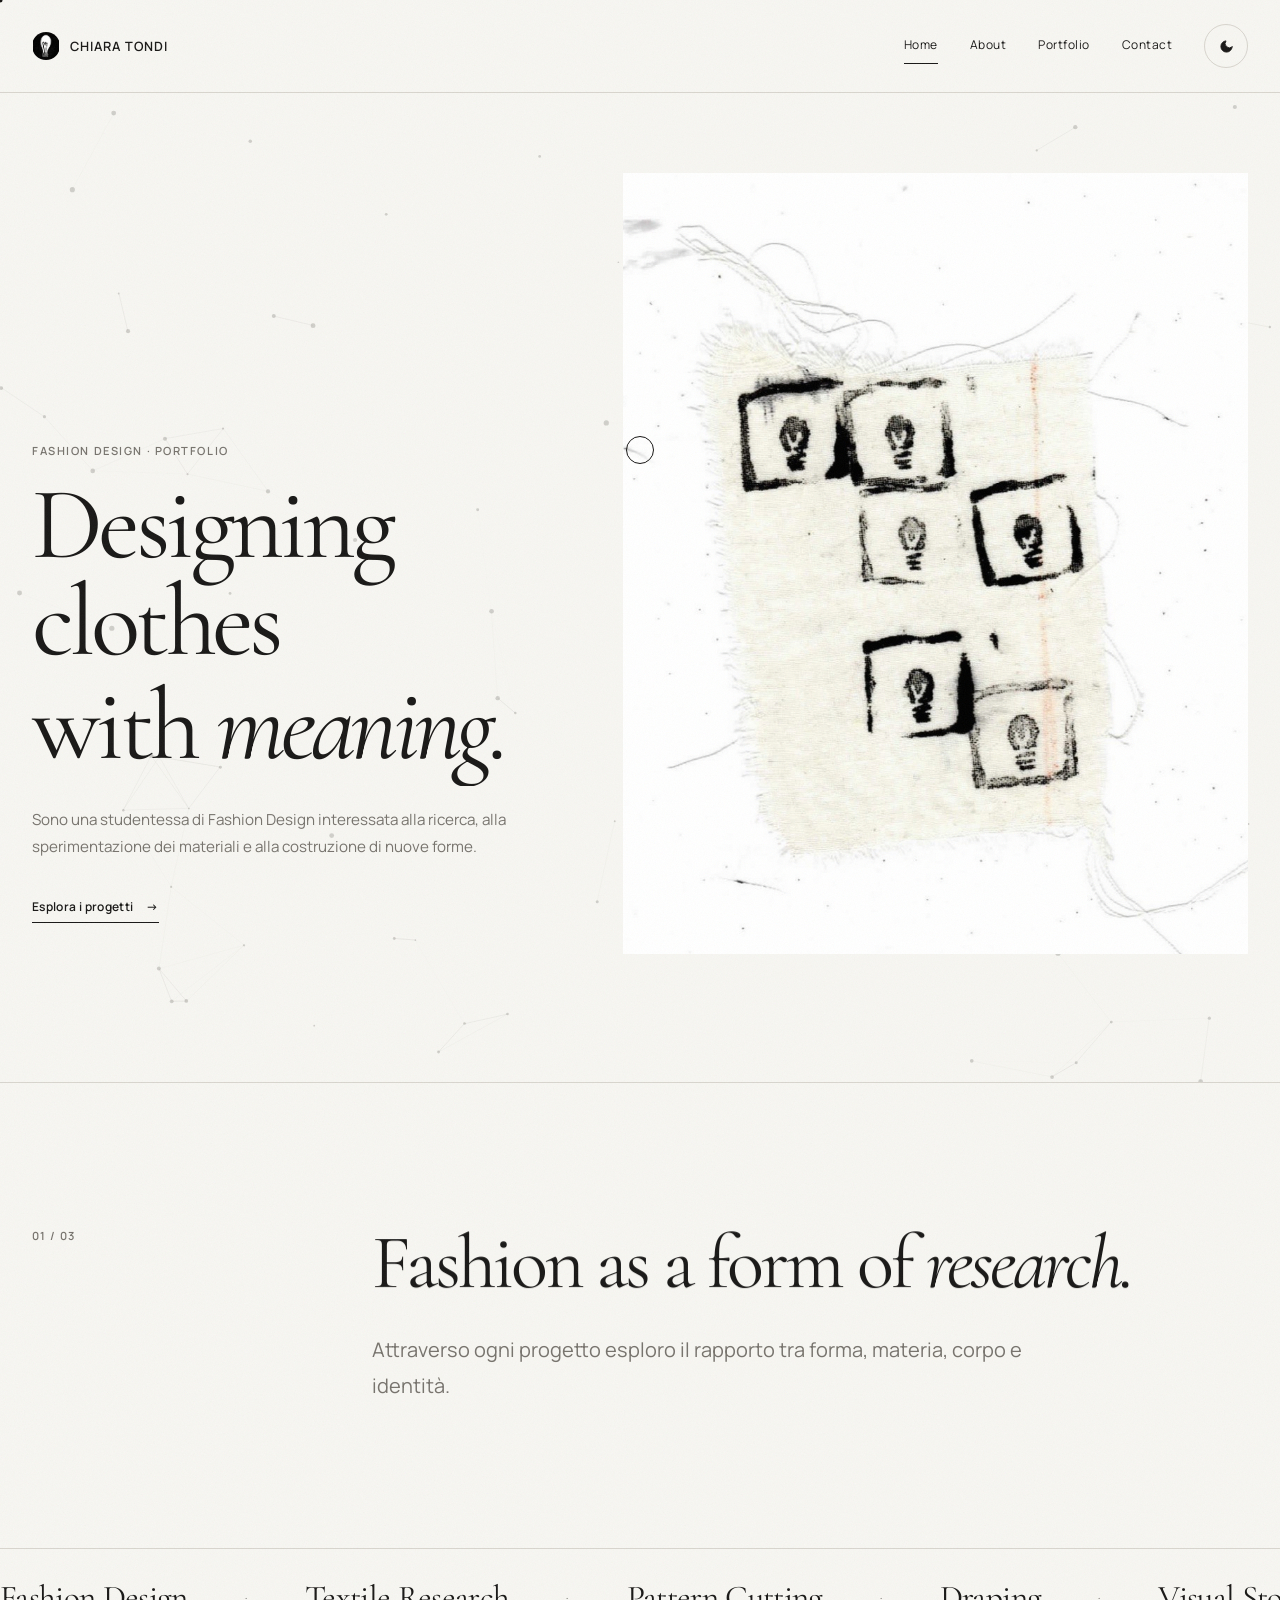
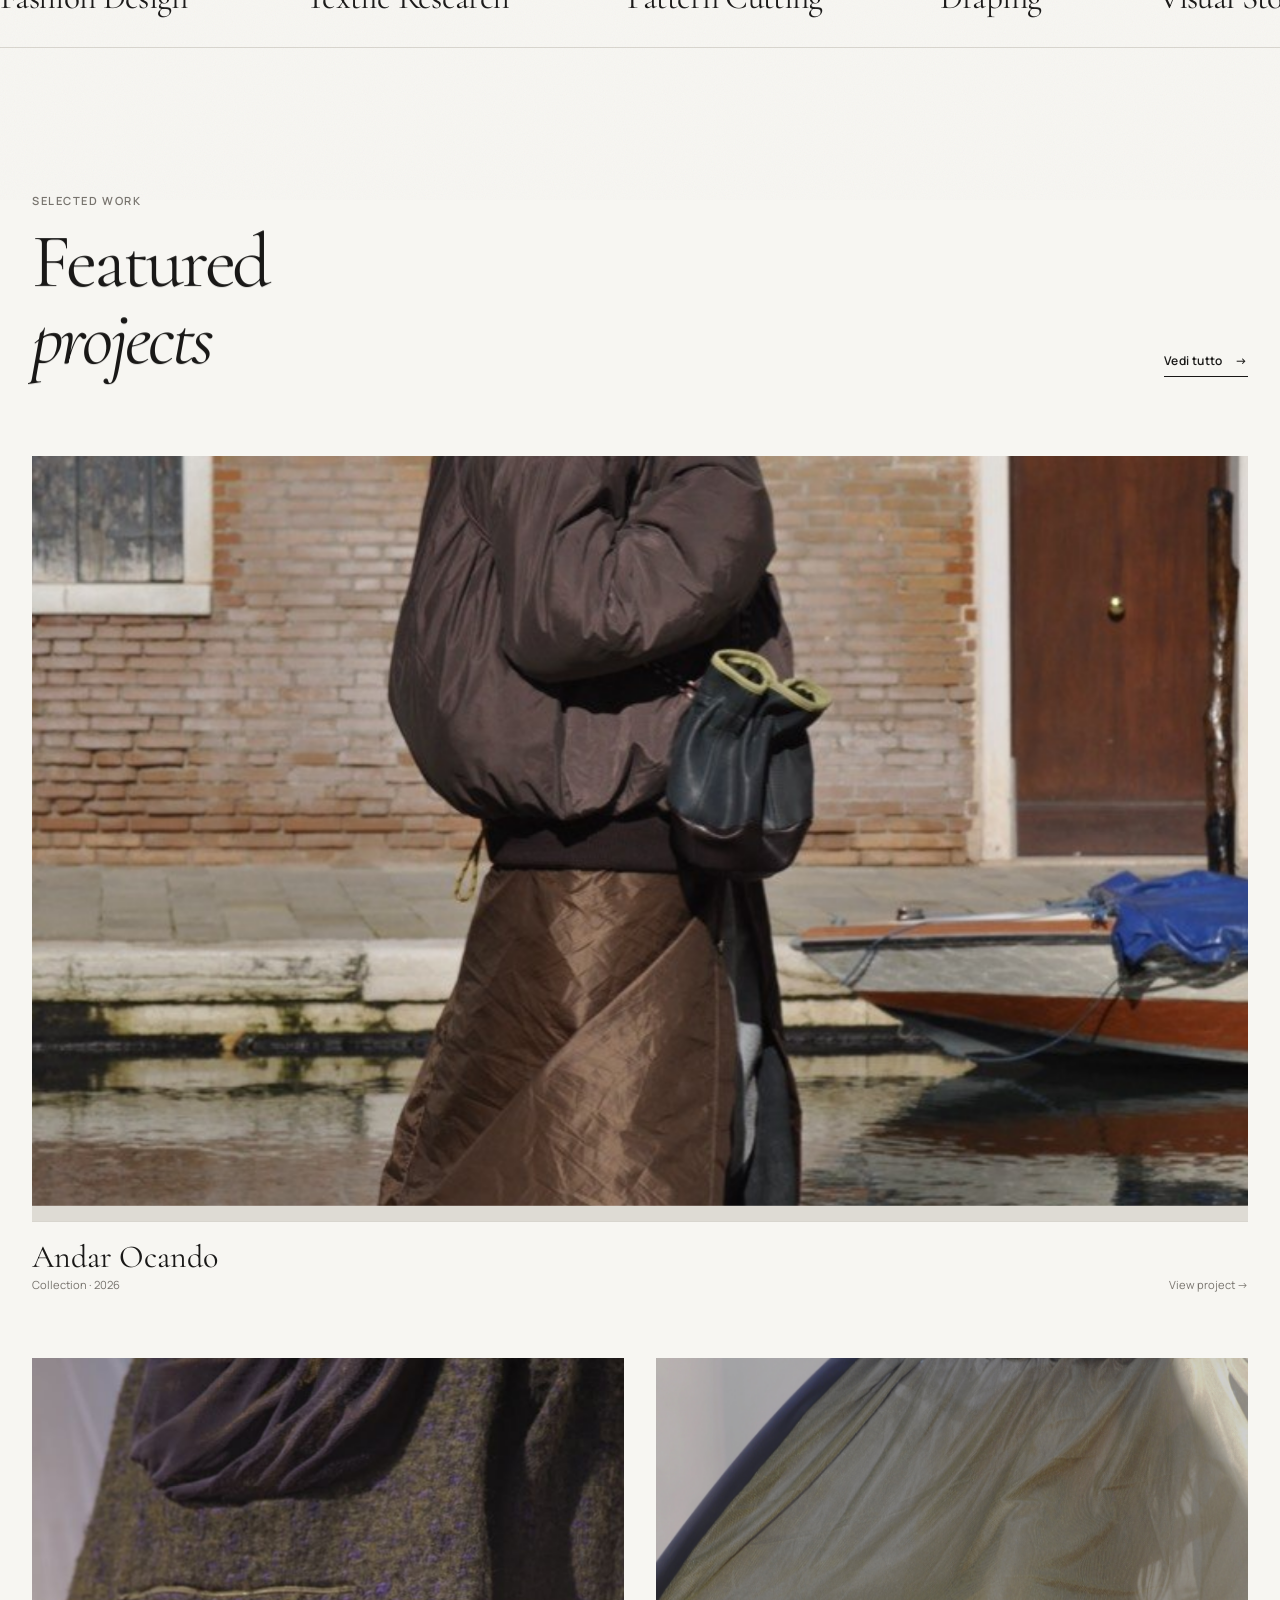
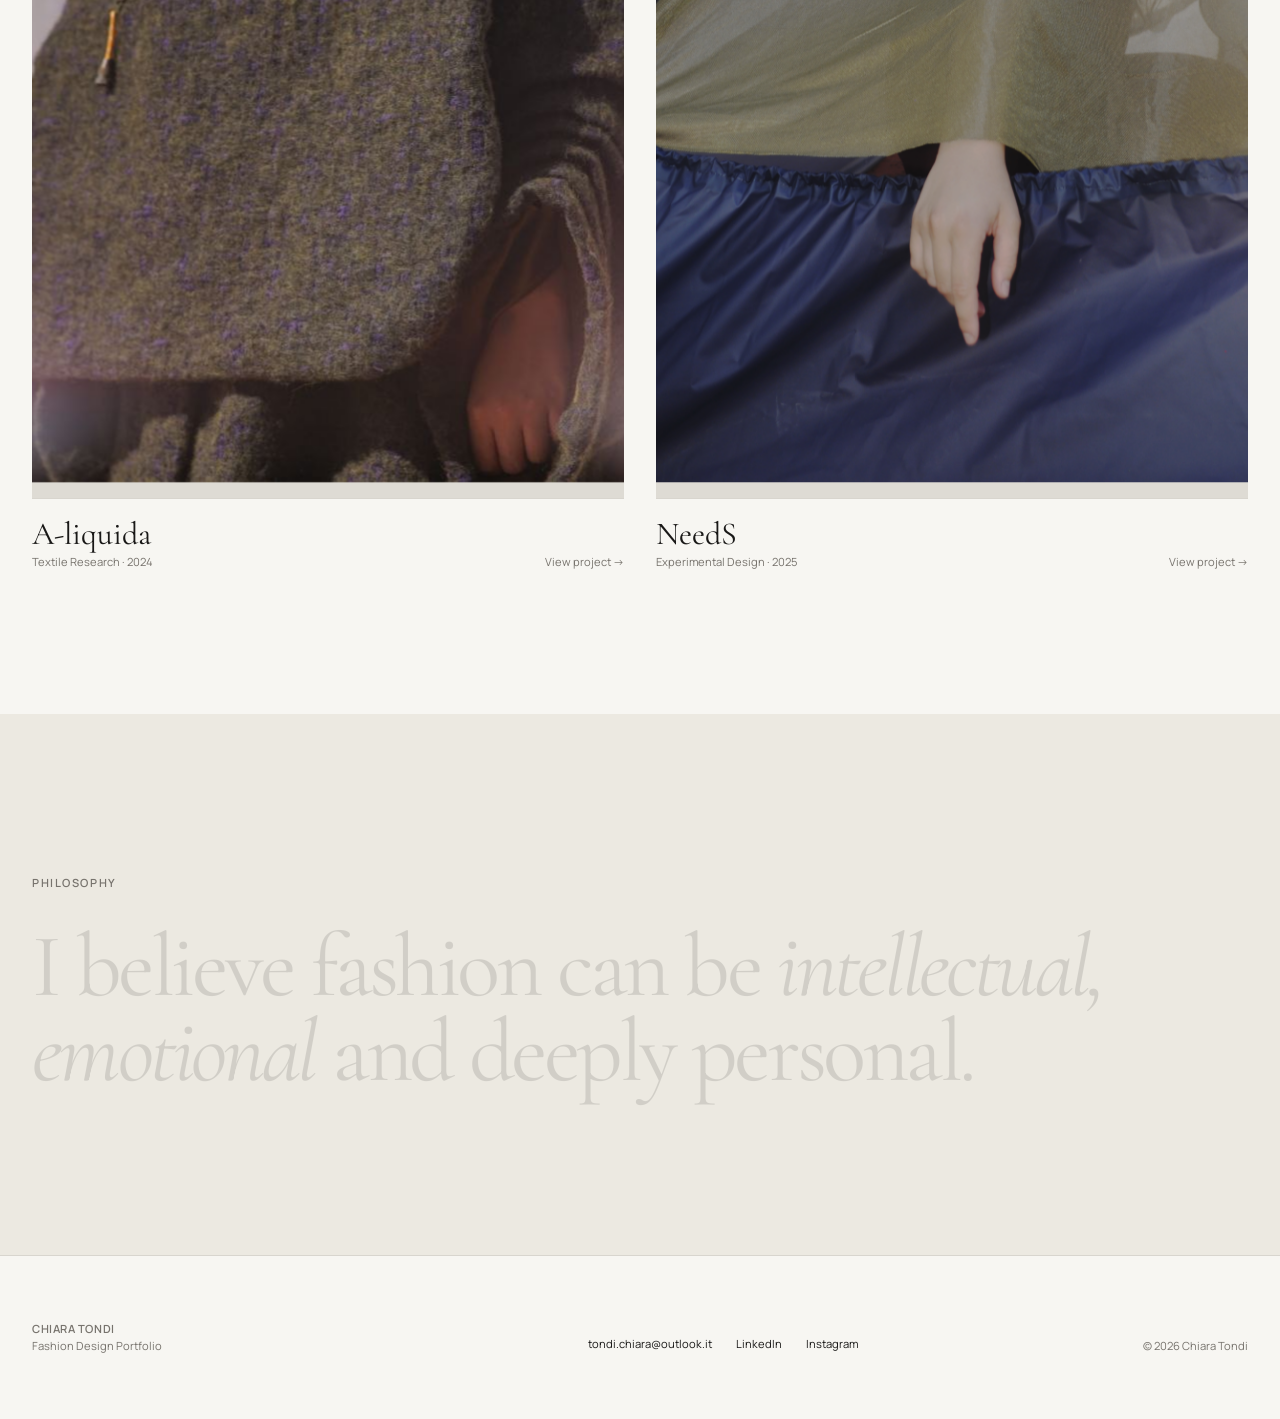
==== commit 8dcc7272: "animazioni migliorate e aggiunta descrizione del progetto 4" ====
--- a/index.html
+++ b/index.html
@@ -15,6 +15,19 @@
 
     <title>Chiara Tondi — Fashion Designer</title>
 
+    <!-- Tema applicato subito: niente flash al caricamento -->
+    <script>
+        (function () {
+            var t = localStorage.getItem("theme");
+            if (
+                t === "dark" ||
+                (!t && window.matchMedia("(prefers-color-scheme: dark)").matches)
+            ) {
+                document.documentElement.setAttribute("data-theme", "dark");
+            }
+        })();
+    </script>
+
     <!-- Google Fonts -->
     <link
         rel="preconnect"
@@ -28,7 +41,7 @@
     >
 
     <link
-        href="https://fonts.googleapis.com/css2?family=Cormorant+Garamond:wght@400;500;600&family=Manrope:wght@400;500;600&display=swap"
+        href="https://fonts.googleapis.com/css2?family=Cormorant+Garamond:ital,wght@0,400;0,500;0,600;1,400;1,500&family=Manrope:wght@400;500;600&display=swap"
         rel="stylesheet"
     >
 
@@ -37,24 +50,33 @@
 </head>
 
 <body>
-    <div class="custom-cursor"></div>
 
     <header class="site-header">
 
         <div class="container nav-wrapper">
 
             <a class="logo" href="index.html">
-    <img src="images/logo.jpg" alt="Chiara Tondi">
-    CHIARA TONDI
-</a>
+                <img src="images/logo.jpg" alt="Chiara Tondi">
+                CHIARA TONDI
+            </a>
 
             <nav aria-label="Navigazione principale">
-                <a href="index.html">Home</a>
+                <a class="active" href="index.html">Home</a>
                 <a href="about.html">About</a>
                 <a href="portfolio.html">Portfolio</a>
                 <a href="contact.html">Contact</a>
 
-                <button id="theme-toggle" class="button" style="margin-top: 0; padding: 0.5rem 1rem;">🌓</button>
+                <button id="theme-toggle" type="button" aria-label="Cambia tema">
+                    <svg viewBox="0 0 24 24" fill="none" stroke="currentColor" stroke-width="1.5" stroke-linecap="round" stroke-linejoin="round" aria-hidden="true">
+                        <g class="icon-moon">
+                            <path d="M21 12.8A9 9 0 1 1 11.2 3a7 7 0 0 0 9.8 9.8z"/>
+                        </g>
+                        <g class="icon-sun">
+                            <circle cx="12" cy="12" r="4"/>
+                            <path d="M12 2v2M12 20v2M4.9 4.9l1.4 1.4M17.7 17.7l1.4 1.4M2 12h2M20 12h2M4.9 19.1l1.4-1.4M17.7 6.3l1.4-1.4"/>
+                        </g>
+                    </svg>
+                </button>
             </nav>
 
         </div>
@@ -86,7 +108,7 @@
                         dei materiali e alla costruzione di nuove forme.
                     </p>
 
-                    <a class="text-link" href="portfolio.html">
+                    <a class="text-link" href="portfolio.html" data-magnetic="0.25">
                         Esplora i progetti
                         <span>→</span>
                     </a>
@@ -94,7 +116,7 @@
                 </div>
 
 
-                <div class="hero-image">
+                <div class="hero-image" data-reveal="mask">
 
                     <img
                         src="images/hero.jpg"
@@ -112,7 +134,7 @@
 
             <div class="container intro-grid">
 
-                <p class="section-number">
+                <p class="section-number" data-reveal>
                     01 / 03
                 </p>
 
@@ -123,7 +145,7 @@
                         of <em>research.</em>
                     </h2>
 
-                    <p class="large-text">
+                    <p class="large-text" data-reveal>
                         Attraverso ogni progetto esploro il rapporto
                         tra forma, materia, corpo e identità.
                     </p>
@@ -135,6 +157,45 @@
         </section>
 
 
+        <div class="marquee" aria-hidden="true">
+
+            <div class="marquee-track">
+
+                <div class="marquee-group">
+                    <span>Fashion Design</span>
+                    <span class="marquee-dot">·</span>
+                    <span>Textile Research</span>
+                    <span class="marquee-dot">·</span>
+                    <span>Pattern Cutting</span>
+                    <span class="marquee-dot">·</span>
+                    <span>Draping</span>
+                    <span class="marquee-dot">·</span>
+                    <span>Visual Storytelling</span>
+                    <span class="marquee-dot">·</span>
+                    <span>Material Experimentation</span>
+                    <span class="marquee-dot">·</span>
+                </div>
+
+                <div class="marquee-group" aria-hidden="true">
+                    <span>Fashion Design</span>
+                    <span class="marquee-dot">·</span>
+                    <span>Textile Research</span>
+                    <span class="marquee-dot">·</span>
+                    <span>Pattern Cutting</span>
+                    <span class="marquee-dot">·</span>
+                    <span>Draping</span>
+                    <span class="marquee-dot">·</span>
+                    <span>Visual Storytelling</span>
+                    <span class="marquee-dot">·</span>
+                    <span>Material Experimentation</span>
+                    <span class="marquee-dot">·</span>
+                </div>
+
+            </div>
+
+        </div>
+
+
         <section class="featured-projects">
 
             <div class="container">
@@ -142,7 +203,7 @@
                 <div class="section-heading">
 
                     <div>
-                        <p class="eyebrow">Selected work</p>
+                        <p class="eyebrow" data-reveal>Selected work</p>
 
                         <h2>
                             Featured<br>
@@ -150,7 +211,7 @@
                         </h2>
                     </div>
 
-                    <a class="text-link" href="portfolio.html">
+                    <a class="text-link" href="portfolio.html" data-magnetic="0.25" data-reveal>
                         Vedi tutto
                         <span>→</span>
                     </a>
@@ -163,6 +224,8 @@
                     <a
                         class="project-card project-card-large"
                         href="project-01.html"
+                        data-cursor="View"
+                        data-reveal
                     >
 
                         <div class="project-image">
@@ -181,7 +244,7 @@
                                 <p>Collection · 2026</p>
                             </div>
 
-                            <span>View project →</span>
+                            <span>View project <span class="arrow">→</span></span>
 
                         </div>
 
@@ -191,6 +254,8 @@
                     <a
                         class="project-card"
                         href="project-02.html"
+                        data-cursor="View"
+                        data-reveal
                     >
 
                         <div class="project-image">
@@ -209,7 +274,7 @@
                                 <p>Textile Research · 2024</p>
                             </div>
 
-                            <span>View project →</span>
+                            <span>View project <span class="arrow">→</span></span>
 
                         </div>
 
@@ -219,6 +284,8 @@
                     <a
                         class="project-card"
                         href="project-03.html"
+                        data-cursor="View"
+                        data-reveal
                     >
 
                         <div class="project-image">
@@ -237,7 +304,7 @@
                                 <p>Experimental Design · 2025</p>
                             </div>
 
-                            <span>View project →</span>
+                            <span>View project <span class="arrow">→</span></span>
 
                         </div>
 
@@ -254,7 +321,7 @@
 
             <div class="container">
 
-                <p class="eyebrow">
+                <p class="eyebrow" data-reveal>
                     Philosophy
                 </p>
 
@@ -321,4 +388,4 @@
 <script src="js/darkmode.js"></script>
 
 </body>
-</html>+</html>
--- a/css/style.css
+++ b/css/style.css
@@ -1,3 +1,17 @@
+/* Registra le custom properties così sono animabili via transition */
+@property --zoom {
+    syntax: "<number>";
+    inherits: false;
+    initial-value: 1.15;
+}
+
+@property --py {
+    syntax: "<length>";
+    inherits: false;
+    initial-value: 0px;
+}
+
+
 /* ========================================
    1. RESET
 ======================================== */
@@ -14,8 +28,8 @@
 
 body {
     font-family: "Manrope", sans-serif;
-    background: var(--background); /* Prima era #f7f6f2 */
-    color:var(--text);            /* Prima era #191817 */
+    background: var(--background);
+    color: var(--text);
     line-height: 1.6;
 }
 
@@ -45,6 +59,7 @@
     --muted: #77736d;
     --border: #d8d5ce;
     --white: #ffffff;
+    --surface: #ece9e1;
 
     --serif: "Cormorant Garamond", Georgia, serif;
     --sans: "Manrope", Arial, sans-serif;
@@ -56,6 +71,13 @@
     --space-md: 2rem;
     --space-lg: 5rem;
     --space-xl: 9rem;
+
+    /* Sistema di easing condiviso */
+    --ease-out-expo: cubic-bezier(0.19, 1, 0.22, 1);
+    --ease-out-quart: cubic-bezier(0.165, 0.84, 0.44, 1);
+    --ease-out-quad: cubic-bezier(0.25, 0.46, 0.45, 0.94);
+    --ease-smooth: cubic-bezier(0.25, 1, 0.5, 1);
+    --ease-in-out: cubic-bezier(0.45, 0.05, 0.55, 0.95);
 }
 
 
@@ -77,8 +99,8 @@
 }
 
 ::selection {
-    background: #191817;
-    color: #f7f6f2;
+    background: var(--text);
+    color: var(--background);
 }
 
 
@@ -141,7 +163,93 @@
 
 
 /* ========================================
-   5. HEADER
+   5. SPLIT LINES (mask reveal delle headline)
+   JS avvolge ogni riga in .line > .line-inner
+======================================== */
+
+.split-lines .line {
+    display: block;
+    overflow: hidden;
+    /* piccolo padding per non tagliare discendenti e corsivi */
+    padding: 0.06em 0.05em 0.12em;
+    margin: -0.06em -0.05em -0.12em;
+}
+
+.split-lines .line-inner {
+    display: block;
+    transform: translateY(115%);
+    will-change: transform;
+    transition:
+        transform 1.1s var(--ease-out-expo);
+    transition-delay: calc(var(--i, 0) * 90ms + var(--d, 0ms));
+}
+
+.split-lines.is-visible .line-inner {
+    transform: translateY(0);
+}
+
+
+/* ========================================
+   6. SCROLL REVEAL
+======================================== */
+
+[data-reveal],
+.reveal {
+    opacity: 0;
+    transform: translateY(40px);
+    transition:
+        opacity 0.9s var(--ease-out-quart),
+        transform 0.9s var(--ease-out-quart);
+    transition-delay: var(--d, 0ms);
+    will-change: opacity, transform;
+}
+
+[data-reveal="left"] {
+    transform: translateX(-40px);
+}
+
+[data-reveal="right"] {
+    transform: translateX(40px);
+}
+
+[data-reveal="scale"] {
+    transform: scale(0.96) translateY(30px);
+}
+
+[data-reveal].is-visible,
+.reveal.is-visible {
+    opacity: 1;
+    transform: none;
+}
+
+/* Reveal con maschera per le immagini.
+   Il clip-path va sull'IMG, non sul contenitore:
+   Chromium lo includerebbe nel calcolo di
+   IntersectionObserver e l'elemento risulterebbe
+   sempre "non visibile". */
+[data-reveal="mask"] {
+    opacity: 1;
+    transform: none;
+    transition: none;
+}
+
+[data-reveal="mask"] img {
+    clip-path: inset(0 0 100% 0);
+}
+
+[data-reveal="mask"].is-visible img {
+    clip-path: inset(0 0 0% 0);
+}
+
+.parallax-frame img {
+    transition:
+        clip-path 1.2s var(--ease-out-expo);
+    transition-delay: var(--d, 0ms);
+}
+
+
+/* ========================================
+   7. HEADER
 ======================================== */
 
 .site-header {
@@ -158,11 +266,15 @@
     transform: translateY(0);
 
     transition:
-        transform 0.35s ease;
+        transform 0.35s var(--ease-in-out),
+        opacity 0.35s var(--ease-in-out),
+        background-color 0.4s ease;
 }
 
 .site-header.header-hidden {
     transform: translateY(-100%);
+    opacity: 0;
+    pointer-events: none;
 }
 
 .nav-wrapper {
@@ -187,28 +299,33 @@
     width: 28px;
     height: 28px;
     object-fit: contain;
+    border-radius: 50%;
 }
 
 nav {
     display: flex;
+    align-items: center;
     gap: 2rem;
 }
 
-nav a {
+nav > a {
     position: relative;
 
     font-size: 0.75rem;
     letter-spacing: 0.04em;
 
+    padding-bottom: 0.15rem;
+
     transition:
         opacity 0.25s ease;
 }
 
-nav a:hover {
+nav > a:hover {
     opacity: 0.55;
 }
 
-nav a.active::after {
+/* Underline animata sui link di navigazione */
+nav > a::after {
     content: "";
 
     position: absolute;
@@ -220,15 +337,98 @@
     height: 1px;
 
     background: var(--text);
-}
-
-
-/* ========================================
-   6. HERO
+
+    transform: scaleX(0);
+    transform-origin: right;
+
+    transition:
+        transform 0.4s var(--ease-out-expo);
+}
+
+nav > a:hover::after,
+nav > a.active::after {
+    transform: scaleX(1);
+    transform-origin: left;
+}
+
+
+/* ========================================
+   8. THEME TOGGLE
+======================================== */
+
+#theme-toggle {
+    display: inline-flex;
+    align-items: center;
+    justify-content: center;
+
+    width: 2.6rem;
+    height: 2.6rem;
+    min-width: 44px;
+    min-height: 44px;
+
+    margin-top: 0;
+    padding: 0;
+
+    border: 1px solid var(--border);
+    border-radius: 50%;
+
+    background: transparent;
+
+    cursor: pointer;
+
+    transition:
+        border-color 0.25s ease,
+        background 0.25s ease;
+}
+
+#theme-toggle:hover {
+    border-color: var(--text);
+}
+
+#theme-toggle svg {
+    width: 15px;
+    height: 15px;
+
+    transition:
+        transform 0.6s var(--ease-out-expo);
+}
+
+[data-theme="dark"] #theme-toggle svg {
+    transform: rotate(180deg);
+}
+
+#theme-toggle .icon-sun {
+    display: none;
+}
+
+[data-theme="dark"] #theme-toggle .icon-sun {
+    display: block;
+}
+
+[data-theme="dark"] #theme-toggle .icon-moon {
+    display: none;
+}
+
+
+/* ========================================
+   9. HERO
 ======================================== */
 
 .hero {
+    position: relative;
+    z-index: 1;
+
     padding: 5rem 0 8rem;
+}
+
+#hero-canvas {
+    position: absolute;
+    top: 0;
+    left: 0;
+    width: 100%;
+    height: 100%;
+    z-index: -1;
+    pointer-events: none;
 }
 
 .hero-grid {
@@ -245,6 +445,7 @@
 
 .hero-text {
     padding-bottom: 2rem;
+    will-change: transform;
 }
 
 .hero-text h1 {
@@ -265,25 +466,63 @@
 .hero-image {
     aspect-ratio: 4 / 5;
     overflow: hidden;
-}
-
-.hero-image img {
+    position: relative;
+}
+
+
+/* ========================================
+   10. PARALLAX IMMAGINI
+   --py viene aggiornata dal JS (rAF),
+   --zoom gestisce l'hover senza conflitti
+======================================== */
+
+.hero-image img,
+.project-image img {
     width: 100%;
     height: 100%;
 
     object-fit: cover;
 
-    transition:
-        transform 0.8s cubic-bezier(0.2, 0.7, 0.2, 1);
-}
-
-.hero-image:hover img {
-    transform: scale(1.025);
-}
-
-
-/* ========================================
-   7. LINKS
+    transform:
+        translateY(var(--py, 0px))
+        scale(var(--zoom, 1.15));
+
+    will-change: transform;
+
+    /* --zoom: hover; clip-path: mask reveal */
+    transition:
+        --zoom 0.8s var(--ease-smooth),
+        clip-path 1.2s var(--ease-out-expo);
+    transition-delay: 0s, var(--d, 0ms);
+}
+
+.about-image .png {
+    width: 100%;
+    height: 100%;
+    object-fit: contain;
+
+    transform:
+        translateY(var(--py, 0px))
+        scale(1);
+}
+
+@supports not (transition: --zoom 0.8s) {
+    .hero-image img,
+    .project-image img,
+    .about-image img {
+        transition: none;
+    }
+}
+
+.hero-image:hover img,
+.project-card:hover .project-image img,
+.about-image:hover img {
+    --zoom: 1.22;
+}
+
+
+/* ========================================
+   11. LINKS & BUTTONS
 ======================================== */
 
 .text-link {
@@ -310,6 +549,16 @@
     opacity: 0.65;
 }
 
+.text-link span {
+    display: inline-block;
+    transition:
+        transform 0.4s var(--ease-out-expo);
+}
+
+.text-link:hover span {
+    transform: translateX(4px);
+}
+
 .button {
     display: inline-block;
 
@@ -332,16 +581,21 @@
     color: var(--background);
 }
 
-
-/* ========================================
-   8. INTRO
+/* Elementi magnetici: il JS applica il translate,
+   qui solo la transizione di ritorno morbida */
+[data-magnetic] {
+    will-change: transform;
+}
+
+
+/* ========================================
+   12. INTRO
 ======================================== */
 
 .intro-section {
     padding: 9rem 0;
 
     border-top: 1px solid var(--border);
-    border-bottom: 1px solid var(--border);
 }
 
 .intro-grid {
@@ -370,7 +624,71 @@
 
 
 /* ========================================
-   9. FEATURED PROJECTS
+   13. MARQUEE
+======================================== */
+
+.marquee {
+    overflow: hidden;
+
+    border-top: 1px solid var(--border);
+    border-bottom: 1px solid var(--border);
+
+    padding: 1.4rem 0;
+
+    user-select: none;
+}
+
+.marquee-track {
+    display: flex;
+
+    width: max-content;
+
+    animation: marquee-scroll 28s linear infinite;
+}
+
+.marquee:hover .marquee-track {
+    animation-play-state: paused;
+}
+
+.marquee-group {
+    display: flex;
+    align-items: baseline;
+
+    gap: 3.5rem;
+
+    padding-right: 3.5rem;
+}
+
+.marquee-group span {
+    font-family: var(--serif);
+    font-size: clamp(1.6rem, 2.6vw, 2.6rem);
+    letter-spacing: -0.02em;
+    white-space: nowrap;
+}
+
+.marquee-group span:nth-child(even) {
+    font-style: italic;
+    color: var(--muted);
+}
+
+.marquee-group .marquee-dot {
+    font-family: var(--sans);
+    font-size: 0.7rem;
+    font-style: normal;
+    letter-spacing: 0.2em;
+    color: var(--muted);
+    align-self: center;
+}
+
+@keyframes marquee-scroll {
+    to {
+        transform: translateX(-50%);
+    }
+}
+
+
+/* ========================================
+   14. FEATURED PROJECTS
 ======================================== */
 
 .featured-projects {
@@ -398,46 +716,45 @@
     gap: 4rem 2rem;
 }
 
+/* Le card non in hover si attenuano (dim siblings) */
+.project-grid .project-card {
+    transition: opacity 0.4s var(--ease-out-quad);
+}
+
+@media (pointer: fine) {
+    .project-grid:hover .project-card:not(:hover) {
+        opacity: 0.4;
+    }
+}
+
 .project-card-large {
     grid-column: 1 / -1;
 }
 
-.project-image, 
+.project-image,
 .portfolio-image {
     overflow: hidden;
     background: #dedbd4;
     position: relative;
-    /* Assicura che il contenitore si centri nella sua colonna */
-    margin: 0 auto; 
-}
-
-/* Regola le proporzioni e la dimensione intermedia */
+    margin: 0 auto;
+}
+
+[data-theme="dark"] .project-image,
+[data-theme="dark"] .portfolio-image {
+    background: #232323;
+}
+
 .project-card:not(.project-card-large) .project-image,
 .portfolio-image {
     aspect-ratio: 4 / 5;
-    max-height: 85vh; /* Alzato a 85vh per farle più grandi della prova precedente */
-    width: 100%;      /* Tenta di occupare tutto lo spazio, bloccandosi al limite dell'altezza */
+    max-height: 85vh;
+    width: 100%;
 }
 
 .project-card-large .project-image {
     aspect-ratio: 4 / 5;
-    max-height: 85vh; /* Alzato a 85vh per farle più grandi della prova precedente */
-    width: 100%;   
-}
-
-.project-image img, 
-.portfolio-image img {
+    max-height: 85vh;
     width: 100%;
-    height: 100%;
-
-    object-fit: cover;
-
-    transition:
-        transform 0.8s cubic-bezier(0.2, 0.7, 0.2, 1);
-}
-
-.project-card:hover .project-image img {
-    transform: scale(1.035);
 }
 
 .project-info {
@@ -463,17 +780,28 @@
 
 .project-info span {
     align-self: end;
-}
-
-
-/* ========================================
-   10. STATEMENT
+    white-space: nowrap;
+}
+
+.project-info .arrow {
+    display: inline-block;
+    transition:
+        transform 0.4s var(--ease-out-expo);
+}
+
+.project-card:hover .project-info .arrow {
+    transform: translateX(5px);
+}
+
+
+/* ========================================
+   15. STATEMENT
 ======================================== */
 
 .statement-section {
     padding: 10rem 0;
 
-    background: #ece9e1;
+    background: var(--surface);
 }
 
 .statement {
@@ -488,9 +816,19 @@
     );
 }
 
-
-/* ========================================
-   11. PAGE INTRO
+/* Le parole si illuminano con lo scroll (JS scrub) */
+.statement .word {
+    opacity: 0.12;
+    transition: opacity 0.3s linear;
+}
+
+.statement .word em {
+    font-style: italic;
+}
+
+
+/* ========================================
+   16. PAGE INTRO
 ======================================== */
 
 .page-intro {
@@ -503,7 +841,7 @@
 
 
 /* ========================================
-   12. ABOUT
+   17. ABOUT
 ======================================== */
 
 .about-main {
@@ -523,14 +861,9 @@
 }
 
 .about-image {
-    aspect-ratio: 4 / 5;
-    overflow: hidden;
-}
-
-.about-image img {
-    width: 100%;
-    height: 100%;
-    object-fit: cover;
+    aspect-ratio: auto;
+    overflow: visible;
+    position: relative;
 }
 
 .about-text h2 {
@@ -549,7 +882,7 @@
 
 
 /* ========================================
-   13. SKILLS
+   18. SKILLS
 ======================================== */
 
 .skills-section {
@@ -571,6 +904,10 @@
     padding: 2rem 2rem 3rem 0;
 
     border-top: 1px solid var(--border);
+
+    transition:
+        background 0.4s ease,
+        padding-left 0.4s var(--ease-out-expo);
 }
 
 .skill:nth-child(odd) {
@@ -579,6 +916,10 @@
 
 .skill:nth-child(even) {
     padding-left: 2rem;
+}
+
+.skill:hover {
+    background: color-mix(in srgb, var(--text) 3%, transparent);
 }
 
 .skill span {
@@ -600,13 +941,13 @@
 
 
 /* ========================================
-   14. EDUCATION
+   19. EDUCATION
 ======================================== */
 
 .education-section {
     padding: 9rem 0;
 
-    background: #ece9e1;
+    background: var(--surface);
 }
 
 .timeline {
@@ -625,10 +966,17 @@
     padding: 2rem 0;
 
     border-top: 1px solid var(--border);
+
+    transition:
+        padding-left 0.4s var(--ease-out-expo);
 }
 
 .timeline-item:last-child {
     border-bottom: 1px solid var(--border);
+}
+
+.timeline-item:hover {
+    padding-left: 0.75rem;
 }
 
 .timeline-item > span {
@@ -646,7 +994,7 @@
 
 
 /* ========================================
-   15. CTA
+   20. CTA
 ======================================== */
 
 .cta-section {
@@ -661,11 +1009,11 @@
 
 
 /* ========================================
-   16. PORTFOLIO
+   21. PORTFOLIO
 ======================================== */
 
 .portfolio-section {
-    padding-bottom: 10rem;
+    padding-bottom: 6rem;
 }
 
 
@@ -694,11 +1042,6 @@
 
     padding: 2rem 0;
 
-    /*
-     * Permette lo scroll verticale su mobile
-     * senza impedire lo swipe orizzontale
-     * gestito dal JavaScript.
-     */
     touch-action: pan-y;
 
     user-select: none;
@@ -717,7 +1060,7 @@
     will-change: transform;
 
     transition:
-        transform 0.5s cubic-bezier(0.25, 1, 0.5, 1);
+        transform 0.5s var(--ease-smooth);
 }
 
 .carousel-track:active {
@@ -725,9 +1068,7 @@
 }
 
 
-/* ========================================
-   CARD GENERICA
-======================================== */
+/* ---------- CARD GENERICA ---------- */
 
 .carousel-track .portfolio-card {
     flex: 0 0 42%;
@@ -747,24 +1088,15 @@
     transition:
         transform 0.5s ease,
         opacity 0.5s ease,
-        filter 0.5s ease,
-        z-index 0.5s ease;
-
-    /*
-     * IMPORTANTE:
-     * tutte le card devono ricevere il click,
-     * perché anche quelle laterali devono poter
-     * essere cliccate per portarle al centro.
-     */
+        filter 0.5s ease;
+
     pointer-events: auto;
 
     cursor: pointer;
 }
 
 
-/* ========================================
-   CARD ADIACENTE
-======================================== */
+/* ---------- CARD ADIACENTE ---------- */
 
 .carousel-track .portfolio-card.is-adjacent {
     z-index: 5;
@@ -777,9 +1109,7 @@
 }
 
 
-/* ========================================
-   CARD CENTRALE
-======================================== */
+/* ---------- CARD CENTRALE ---------- */
 
 .carousel-track .portfolio-card.is-active {
     z-index: 10;
@@ -789,16 +1119,10 @@
     opacity: 1;
 
     filter: blur(0);
-
-    pointer-events: auto;
-
-    cursor: pointer;
-}
-
-
-/* ========================================
-   IMMAGINE DELLA CARD
-======================================== */
+}
+
+
+/* ---------- IMMAGINE DELLA CARD ---------- */
 
 .portfolio-image {
     aspect-ratio: 4 / 5;
@@ -817,24 +1141,15 @@
     object-fit: cover;
 
     transition:
-        transform 0.8s cubic-bezier(0.2, 0.7, 0.2, 1);
-}
-
-
-/*
- * Hover sull'immagine.
- * La card centrale e quelle laterali
- * possono avere un leggero effetto zoom.
- */
+        transform 0.8s var(--ease-smooth);
+}
 
 .portfolio-card:hover .portfolio-image img {
     transform: scale(1.035);
 }
 
 
-/* ========================================
-   NUMERO SULL'IMMAGINE
-======================================== */
+/* ---------- NUMERO SULL'IMMAGINE ---------- */
 
 .carousel-number {
     position: absolute;
@@ -854,13 +1169,13 @@
 
     color: #ffffff;
 
+    text-shadow: 0 1px 8px rgba(0, 0, 0, 0.35);
+
     pointer-events: none;
 }
 
 
-/* ========================================
-   PULSANTI CAROUSEL
-======================================== */
+/* ---------- PULSANTI CAROUSEL ---------- */
 
 .carousel-button {
     position: absolute;
@@ -911,9 +1226,52 @@
 }
 
 
-/* ========================================
-   PORTFOLIO META
-======================================== */
+/* ---------- DOTS + CONTATORE ---------- */
+
+.carousel-dots {
+    display: flex;
+    justify-content: center;
+
+    gap: 0.7rem;
+
+    margin-top: 2.5rem;
+}
+
+.carousel-dot {
+    width: 22px;
+    height: 2px;
+
+    padding: 0;
+
+    border: none;
+
+    background: var(--border);
+
+    cursor: pointer;
+
+    transition:
+        background 0.3s ease,
+        width 0.3s var(--ease-out-expo);
+}
+
+.carousel-dot.is-current {
+    width: 44px;
+    background: var(--text);
+}
+
+.carousel-counter {
+    margin-top: 1rem;
+
+    text-align: center;
+
+    font-size: 0.7rem;
+    letter-spacing: 0.14em;
+
+    color: var(--muted);
+}
+
+
+/* ---------- PORTFOLIO META ---------- */
 
 .portfolio-meta {
     display: flex;
@@ -939,9 +1297,7 @@
 }
 
 
-/* ========================================
-   PORTFOLIO GRID
-======================================== */
+/* ---------- PORTFOLIO GRID ---------- */
 
 .portfolio-grid {
     display: grid;
@@ -954,7 +1310,7 @@
 
 
 /* ========================================
-   17. CONTACT
+   22. CONTACT
 ======================================== */
 
 .contact-section {
@@ -1013,7 +1369,7 @@
 
 
 /* ========================================
-   18. PROJECT PAGE
+   23. PROJECT PAGE
 ======================================== */
 
 .project-header {
@@ -1078,12 +1434,23 @@
     padding-bottom: 8rem;
 }
 
+.project-hero-image .parallax-frame {
+    overflow: hidden;
+    position: relative;
+}
+
 .project-hero-image img {
     width: 100%;
 
     aspect-ratio: 16 / 9;
 
     object-fit: cover;
+
+    transform:
+        translateY(var(--py, 0px))
+        scale(1.12);
+
+    will-change: transform;
 }
 
 .project-story {
@@ -1156,6 +1523,10 @@
     text-align: center;
 }
 
+.next-project a {
+    display: inline-block;
+}
+
 .next-project h2 {
     margin-top: 1rem;
 
@@ -1167,9 +1538,20 @@
     opacity: 0.55;
 }
 
-
-/* ========================================
-   19. FOOTER
+.next-project .arrow {
+    display: inline-block;
+
+    transition:
+        transform 0.5s var(--ease-out-expo);
+}
+
+.next-project a:hover .arrow {
+    transform: translateX(12px);
+}
+
+
+/* ========================================
+   24. FOOTER
 ======================================== */
 
 .site-footer {
@@ -1210,16 +1592,35 @@
 }
 
 .footer-links a {
+    position: relative;
+
     font-size: 0.7rem;
 
-    border-bottom: 1px solid transparent;
-
-    transition:
-        border-color 0.25s ease;
-}
-
-.footer-links a:hover {
-    border-color: var(--text);
+    padding-bottom: 0.15rem;
+}
+
+.footer-links a::after {
+    content: "";
+
+    position: absolute;
+    bottom: 0;
+    left: 0;
+
+    width: 100%;
+    height: 1px;
+
+    background: var(--text);
+
+    transform: scaleX(0);
+    transform-origin: right;
+
+    transition:
+        transform 0.4s var(--ease-out-expo);
+}
+
+.footer-links a:hover::after {
+    transform: scaleX(1);
+    transform-origin: left;
 }
 
 .copyright {
@@ -1228,7 +1629,331 @@
 
 
 /* ========================================
-   20. ACCESSIBILITY
+   25. CUSTOM CURSOR
+======================================== */
+
+@media (pointer: fine) {
+    body {
+        cursor: none;
+    }
+
+    a, button, .portfolio-card {
+        cursor: none !important;
+    }
+
+    .custom-cursor-dot {
+        position: fixed;
+        top: 0;
+        left: 0;
+
+        width: 5px;
+        height: 5px;
+
+        border-radius: 50%;
+
+        background: var(--text);
+
+        pointer-events: none;
+
+        z-index: 10001;
+
+        transform: translate(-50%, -50%);
+    }
+
+    .custom-cursor {
+        position: fixed;
+        top: 0;
+        left: 0;
+
+        display: flex;
+        align-items: center;
+        justify-content: center;
+
+        width: 28px;
+        height: 28px;
+
+        border: 1px solid var(--text);
+        border-radius: 50%;
+
+        pointer-events: none;
+
+        z-index: 10000;
+
+        transform: translate(-50%, -50%);
+
+        transition:
+            width 0.35s var(--ease-out-expo),
+            height 0.35s var(--ease-out-expo),
+            background-color 0.3s ease,
+            border-color 0.3s ease;
+    }
+
+    .custom-cursor.hovering {
+        width: 48px;
+        height: 48px;
+
+        background-color: color-mix(in srgb, var(--text) 8%, transparent);
+    }
+
+    .custom-cursor.has-label {
+        width: 84px;
+        height: 84px;
+
+        background: var(--text);
+        border-color: var(--text);
+    }
+
+    .cursor-label {
+        font-family: var(--sans);
+        font-size: 0.6rem;
+        font-weight: 600;
+        letter-spacing: 0.12em;
+        text-transform: uppercase;
+
+        color: var(--background);
+
+        opacity: 0;
+
+        transform: scale(0.6);
+
+        transition:
+            opacity 0.25s ease,
+            transform 0.35s var(--ease-out-expo);
+
+        white-space: nowrap;
+    }
+
+    .custom-cursor.has-label .cursor-label {
+        opacity: 1;
+        transform: scale(1);
+    }
+}
+
+/* Su touch i cursori custom non esistono */
+.custom-cursor,
+.custom-cursor-dot {
+    display: none;
+}
+
+@media (pointer: fine) {
+    .custom-cursor,
+    .custom-cursor-dot {
+        display: flex;
+    }
+}
+
+
+/* ========================================
+   26. PRELOADER
+======================================== */
+
+.preloader {
+    position: fixed;
+    inset: 0;
+
+    z-index: 11000;
+
+    display: flex;
+    flex-direction: column;
+    align-items: center;
+    justify-content: center;
+
+    gap: 1.2rem;
+
+    background: var(--text);
+    color: var(--background);
+
+    transition:
+        transform 0.9s var(--ease-out-expo);
+}
+
+.preloader.done {
+    transform: translateY(-100%);
+}
+
+.preloader-name {
+    font-family: var(--serif);
+    font-size: clamp(2.4rem, 6vw, 4.5rem);
+    letter-spacing: -0.02em;
+
+    overflow: hidden;
+}
+
+.preloader-name span {
+    display: inline-block;
+
+    transform: translateY(110%);
+
+    animation: preloader-rise 0.9s var(--ease-out-expo) 0.1s forwards;
+}
+
+@keyframes preloader-rise {
+    to {
+        transform: translateY(0);
+    }
+}
+
+.preloader-count {
+    font-family: var(--sans);
+    font-size: 0.7rem;
+    font-weight: 600;
+    letter-spacing: 0.2em;
+
+    color: color-mix(in srgb, var(--background) 55%, transparent);
+
+    font-variant-numeric: tabular-nums;
+}
+
+.preloader-bar {
+    width: min(220px, 40vw);
+    height: 1px;
+
+    background: color-mix(in srgb, var(--background) 20%, transparent);
+
+    overflow: hidden;
+}
+
+.preloader-bar span {
+    display: block;
+
+    width: 100%;
+    height: 100%;
+
+    background: var(--background);
+
+    transform: scaleX(0);
+    transform-origin: left;
+}
+
+
+/* ========================================
+   27. PAGE TRANSITION
+======================================== */
+
+.page-transition {
+    position: fixed;
+    inset: 0;
+
+    z-index: 10500;
+
+    background: var(--text);
+
+    opacity: 0;
+
+    pointer-events: none;
+
+    transition:
+        opacity 0.45s ease;
+}
+
+.page-transition.active {
+    opacity: 1;
+    pointer-events: all;
+}
+
+/* All'ingresso la pagina parte coperta e si scopre */
+.page-transition.enter {
+    opacity: 1;
+    transition: none;
+}
+
+
+/* ========================================
+   28. GRAIN OVERLAY
+======================================== */
+
+.grain-overlay {
+    position: fixed;
+    inset: -100%;
+
+    z-index: 9500;
+
+    pointer-events: none;
+
+    background-image: url("data:image/svg+xml,%3Csvg xmlns='http://www.w3.org/2000/svg' width='300' height='300'%3E%3Cfilter id='n'%3E%3CfeTurbulence type='fractalNoise' baseFrequency='0.9' numOctaves='2' stitchTiles='stitch'/%3E%3C/filter%3E%3Crect width='100%25' height='100%25' filter='url(%23n)'/%3E%3C/svg%3E");
+
+    opacity: 0.045;
+
+    animation: grain-shift 0.9s steps(4) infinite;
+}
+
+[data-theme="dark"] .grain-overlay {
+    opacity: 0.06;
+}
+
+@keyframes grain-shift {
+    0%   { transform: translate(0, 0); }
+    25%  { transform: translate(-2%, 3%); }
+    50%  { transform: translate(3%, -2%); }
+    75%  { transform: translate(-3%, -3%); }
+    100% { transform: translate(2%, 2%); }
+}
+
+
+/* ========================================
+   29. SCROLL PROGRESS
+======================================== */
+
+.scroll-progress {
+    position: fixed;
+    top: 0;
+    left: 0;
+
+    width: 100%;
+    height: 2px;
+
+    z-index: 1200;
+
+    background: var(--text);
+
+    transform: scaleX(0);
+    transform-origin: left;
+
+    pointer-events: none;
+}
+
+
+/* ========================================
+   30. DARK MODE
+======================================== */
+
+body,
+.site-header,
+.marquee,
+.statement-section,
+.education-section,
+.skill,
+.timeline-item {
+    transition:
+        background-color 0.4s ease,
+        color 0.4s ease,
+        border-color 0.4s ease;
+}
+
+[data-theme="dark"] {
+    --background: #141414;
+    --text: #f7f6f2;
+    --muted: #a09c94;
+    --border: #333333;
+    --white: #0a0a0a;
+    --surface: #1a1a1a;
+}
+
+[data-theme="dark"] .logo img {
+    outline: 1px solid var(--border);
+}
+
+#theme-toggle svg {
+    color: var(--text);
+}
+
+#theme-toggle svg * {
+    fill: currentColor;
+    stroke: currentColor;
+}
+
+/* ========================================
+   31. ACCESSIBILITY
 ======================================== */
 
 :focus-visible {
@@ -1239,7 +1964,7 @@
 
 
 /* ========================================
-   21. RESPONSIVE
+   32. RESPONSIVE
 ======================================== */
 
 @media (max-width: 900px) {
@@ -1314,7 +2039,7 @@
 
 
 /* ========================================
-   22. MOBILE
+   33. MOBILE
 ======================================== */
 
 @media (max-width: 600px) {
@@ -1335,7 +2060,7 @@
 
         flex-direction: column;
 
-        gap: 1rem;
+        gap: 0.9rem;
     }
 
     nav {
@@ -1346,8 +2071,10 @@
         gap: 0.75rem;
     }
 
-    nav a {
+    nav > a {
         font-size: 0.68rem;
+        /* touch target comodo */
+        padding: 0.5rem 0;
     }
 
     h1 {
@@ -1389,6 +2116,19 @@
         padding: 6rem 0;
     }
 
+    .statement .word {
+        opacity: 0.2;
+    }
+
+    .marquee {
+        padding: 1rem 0;
+    }
+
+    .marquee-group {
+        gap: 2rem;
+        padding-right: 2rem;
+    }
+
     .project-grid,
     .portfolio-grid,
     .gallery-two {
@@ -1409,6 +2149,10 @@
         gap: 0.75rem;
     }
 
+    .timeline-item:hover {
+        padding-left: 0;
+    }
+
     .big-link,
     .contact-location {
         font-size: 2rem;
@@ -1437,14 +2181,16 @@
         gap: 0.7rem;
     }
 
+    .footer-links a {
+        padding: 0.35rem 0;
+    }
+
     .copyright {
         grid-column: auto;
     }
 
 
-    /* ========================================
-       CAROUSEL - MOBILE
-    ======================================== */
+    /* ---------- CAROUSEL - MOBILE ---------- */
 
     .carousel-track .portfolio-card {
         flex: 0 0 78%;
@@ -1467,7 +2213,7 @@
 
 
 /* ========================================
-   23. REDUCED MOTION
+   34. REDUCED MOTION
 ======================================== */
 
 @media (prefers-reduced-motion: reduce) {
@@ -1485,84 +2231,32 @@
 
         animation-iteration-count: 1 !important;
     }
-}
-
-.hero {
-    position: relative; /* Assicurati che la sezione hero sia relativa */
-    z-index: 1;    
-}
-#hero-canvas {
-    position: absolute;
-    top: 0;
-    left: 0;
-    width: 100%;
-    height: 100%;
-    z-index: -1; /* Lo manda dietro al testo */
-    pointer-events: none; /* Evita che blocchi i click */
-}
-
-.reveal {
-    opacity: 0;
-    transform: translateY(40px);
-    transition: opacity 0.8s cubic-bezier(0.2, 0.7, 0.2, 1), transform 0.8s cubic-bezier(0.2, 0.7, 0.2, 1);
-}
-.reveal.is-visible {
-    opacity: 1;
-    transform: translateY(0);
-}
-
-.hero-image, .project-image {
-    overflow: hidden;
-    position: relative;
-}
-
-.hero-image img, .project-image img {
-    width: 100%;
-    height: 100%;
-    object-fit: cover;
-    transform: scale(1.2); /* Ingrandisce l'immagine creando il margine nascosto */
-    will-change: transform;
-}
-
-@media (pointer: fine) { /* Si attiva solo su dispositivi con mouse, ignora il touch */
-    body {
-        cursor: none; /* Nasconde il cursore di default */
-    }
-    a, button, .portfolio-card {
-        cursor: none !important;
-    }
-    .custom-cursor {
-        position: fixed;
-        top: 0; left: 0;
-        width: 16px; height: 16px;
-        border: 1px solid var(--text);
-        border-radius: 50%;
-        pointer-events: none;
-        z-index: 9999;
-        transform: translate(-50%, -50%);
-        transition: width 0.2s, height 0.2s, background-color 0.2s;
-    }
-    .custom-cursor.hovering {
-        width: 32px; height: 32px;
-        background-color: rgba(25, 24, 23, 0.1);
-    }
-}
-
-/* Transizione globale per i colori */
-body, .site-header, .statement-section, .education-section {
-    transition: background-color 0.4s ease, color 0.4s ease;
-}
-
-/* Variabili Dark Mode */
-[data-theme="dark"] {
-    --background: #141414;
-    --text: #f7f6f2;
-    --muted: #a09c94;
-    --border: #333333;
-    --white: #0a0a0a;
-}
-
-[data-theme="dark"] .statement-section, 
-[data-theme="dark"] .education-section {
-    background: #1a1a1a;
-}+
+    .marquee-track {
+        animation: none;
+    }
+
+    .grain-overlay {
+        animation: none;
+    }
+
+    .split-lines .line-inner {
+        transform: none;
+    }
+
+    [data-reveal],
+    .reveal,
+    [data-reveal="mask"] {
+        opacity: 1;
+        transform: none;
+        clip-path: none;
+    }
+
+    .statement .word {
+        opacity: 1;
+    }
+
+    .preloader {
+        display: none;
+    }
+}
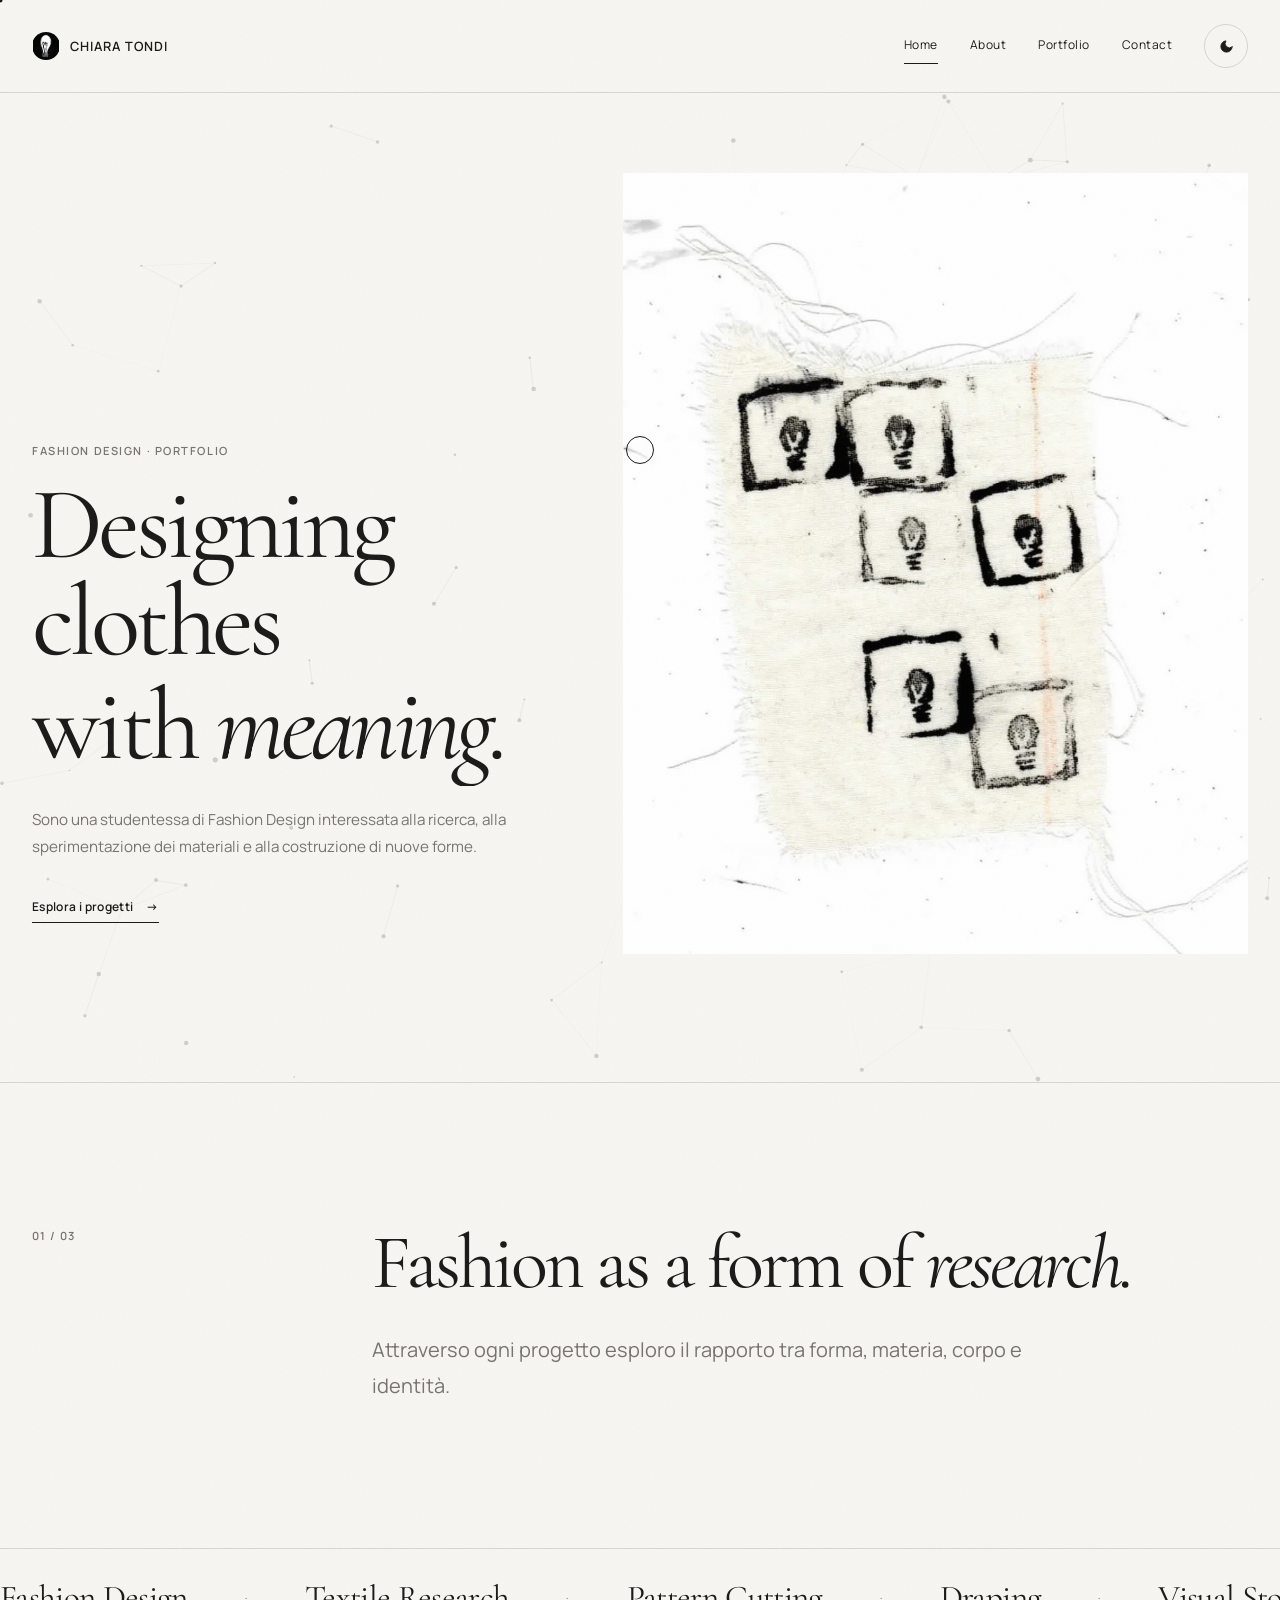
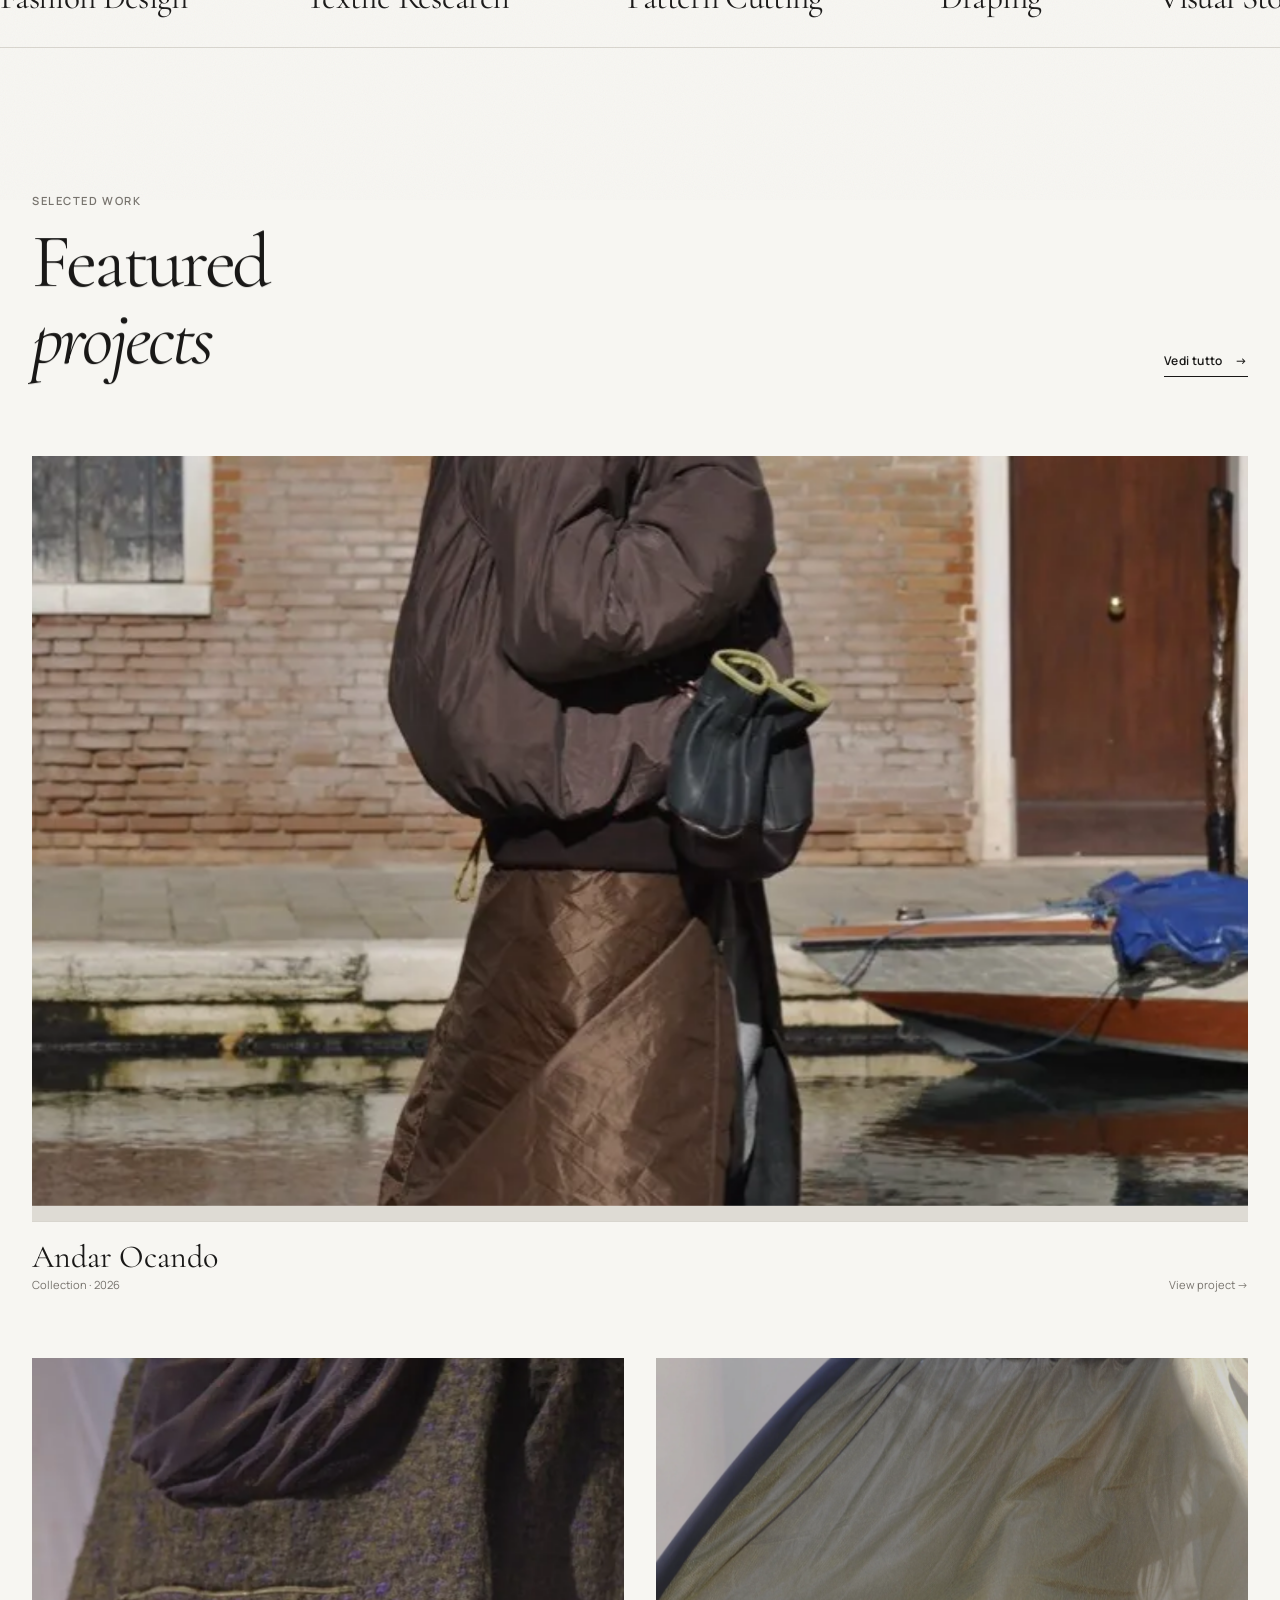
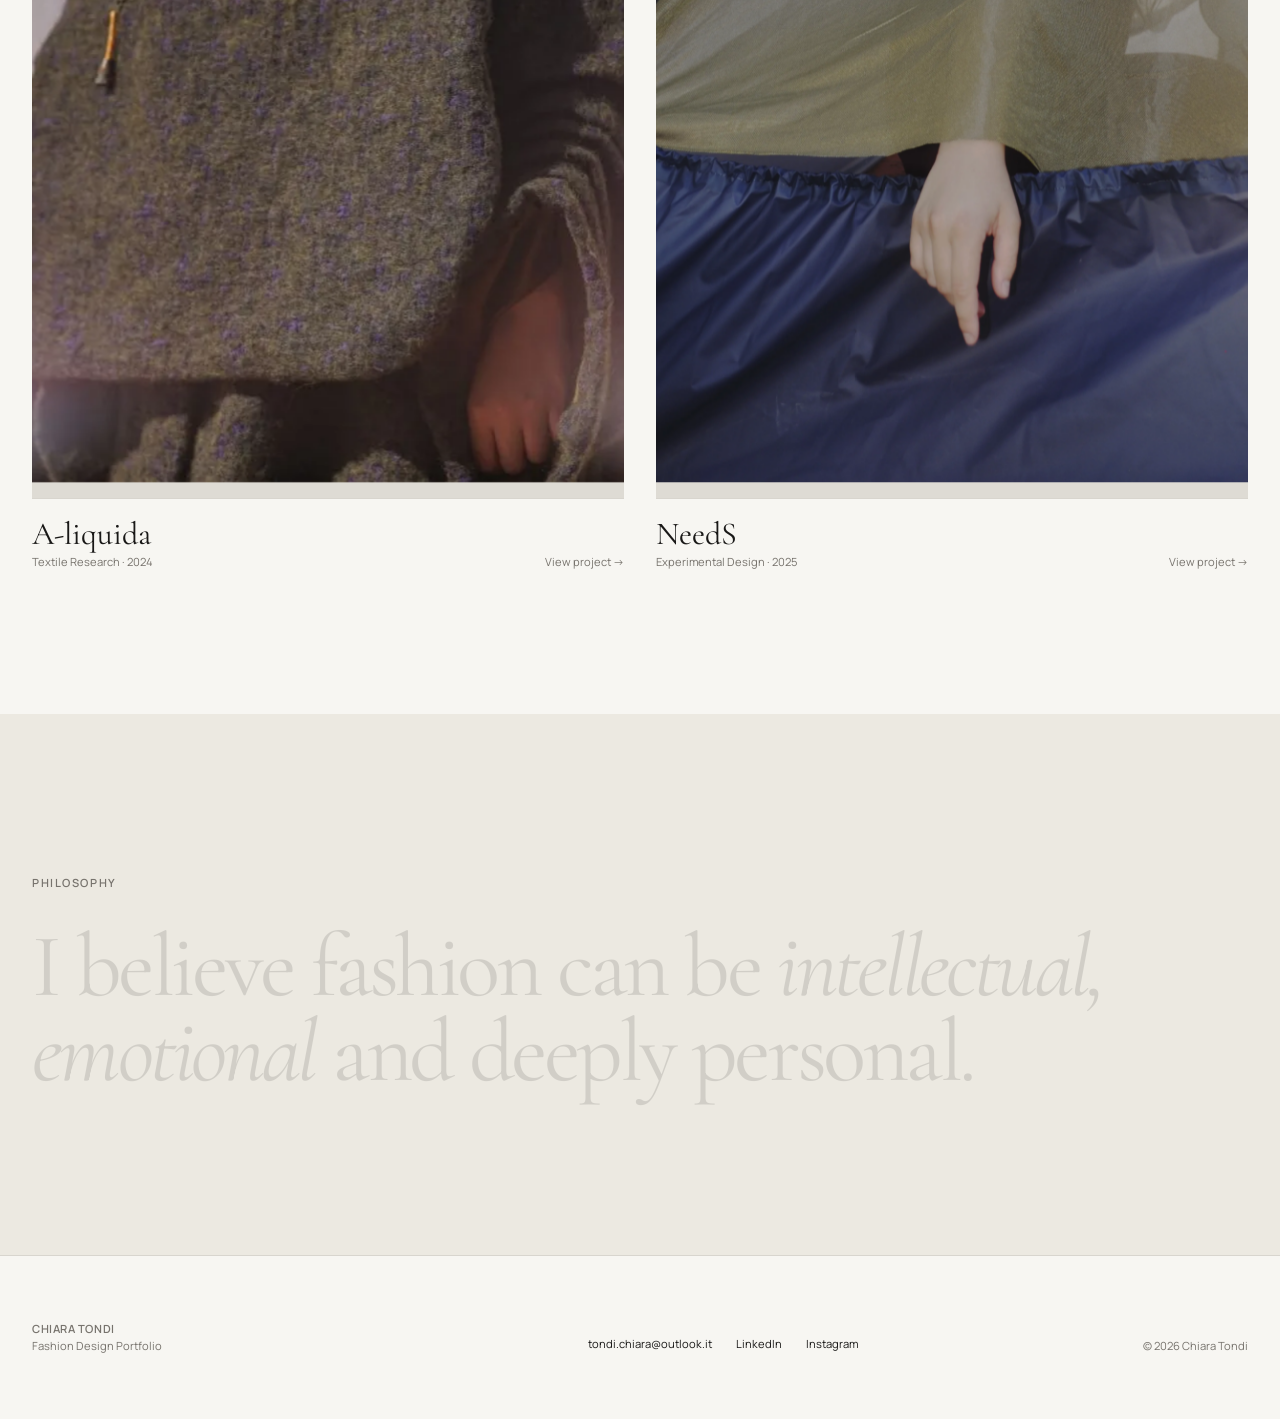
==== commit f3f97b74: "converted jpg in webp" ====
--- a/index.html
+++ b/index.html
@@ -56,7 +56,7 @@
         <div class="container nav-wrapper">
 
             <a class="logo" href="index.html">
-                <img src="images/logo.jpg" alt="Chiara Tondi">
+                <img src="images_webp/logo.jpg" alt="Chiara Tondi">
                 CHIARA TONDI
             </a>
 
@@ -119,7 +119,7 @@
                 <div class="hero-image" data-reveal="mask">
 
                     <img
-                        src="images/hero.jpg"
+                        src="images_webp/hero.webp"
                         alt="Look di moda realizzato da Chiara Tondi"
                     >
 
@@ -231,7 +231,7 @@
                         <div class="project-image">
 
                             <img
-                                src="images/progetto-1/project-01-cover.jpg"
+                                src="images_webp/progetto-1/project-01-cover.webp"
                                 alt="Collezione Andar Ocando"
                             >
 
@@ -261,7 +261,7 @@
                         <div class="project-image">
 
                             <img
-                                src="images/progetto-2/project-02-cover.jpg"
+                                src="images_webp/progetto-2/project-02-cover.webp"
                                 alt="Progetto A-liquida"
                             >
 
@@ -291,7 +291,7 @@
                         <div class="project-image">
 
                             <img
-                                src="images/progetto-3/project-03-cover.jpg"
+                                src="images_webp/progetto-3/project-03-cover.webp"
                                 alt="Progetto NeedS"
                             >
 
--- a/css/style.css
+++ b/css/style.css
@@ -299,7 +299,7 @@
     width: 28px;
     height: 28px;
     object-fit: contain;
-    border-radius: 50%;
+    border-radius: 100%;
 }
 
 nav {
@@ -1373,6 +1373,7 @@
 ======================================== */
 
 .project-header {
+    margin-top: 0px;
     padding: 7rem 0 6rem;
 }
 
@@ -2260,3 +2261,54 @@
         display: none;
     }
 }
+
+
+/* =========================================
+   CAROSELLO CONTINUO (Solo per Mare-Monti)
+   ========================================= */
+
+.loop-carousel {
+    width: 100%;
+    overflow: hidden;
+    padding: 0;
+    margin-bottom: 1px; 
+    white-space: nowrap;
+    position: relative;
+    mask-image: linear-gradient(to right, transparent, black 5%, black 95%, transparent);
+    -webkit-mask-image: linear-gradient(to right, transparent, black 5%, black 95%, transparent);
+}
+
+.loop-track {
+    display: flex;
+    gap: 0px; 
+    width: max-content; 
+    animation: infinite-scroll 35s linear infinite; 
+}
+
+.loop-carousel:hover .loop-track {
+    animation-play-state: paused;
+}
+
+.loop-item {
+    width: 200px; 
+    aspect-ratio: 4 / 3; 
+    flex-shrink: 0;
+    background-color: #FAFAFA; 
+}
+
+.loop-item img {
+    width: 100%;
+    height: 100%;
+    object-fit: cover; /* Cambia in 'contain' se i disegni vengono tagliati male */
+    transition: transform 0.3s ease;
+}
+
+/* Animazione univoca */
+@keyframes infinite-scroll {
+    0% {
+        transform: translateX(0);
+    }
+    100% {
+        transform: translateX(calc(-50% - 5px)); 
+    }
+}
